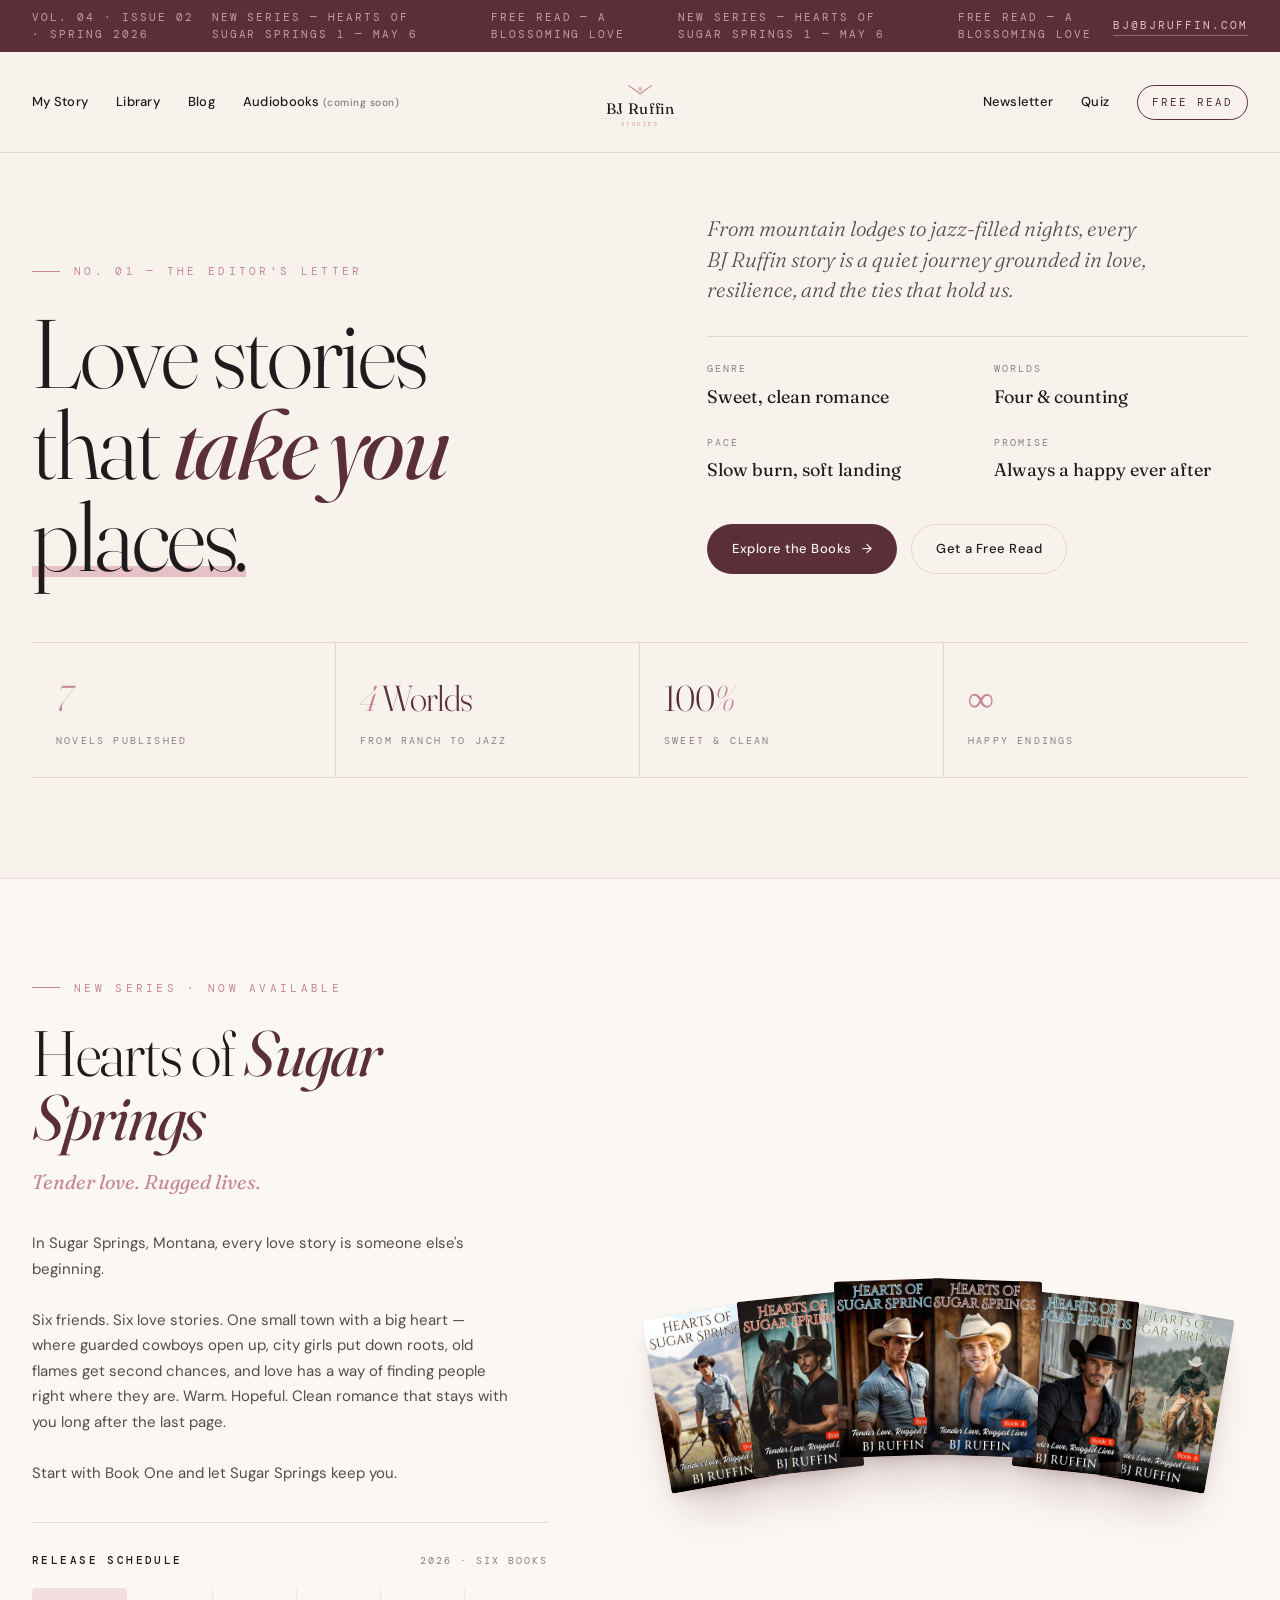
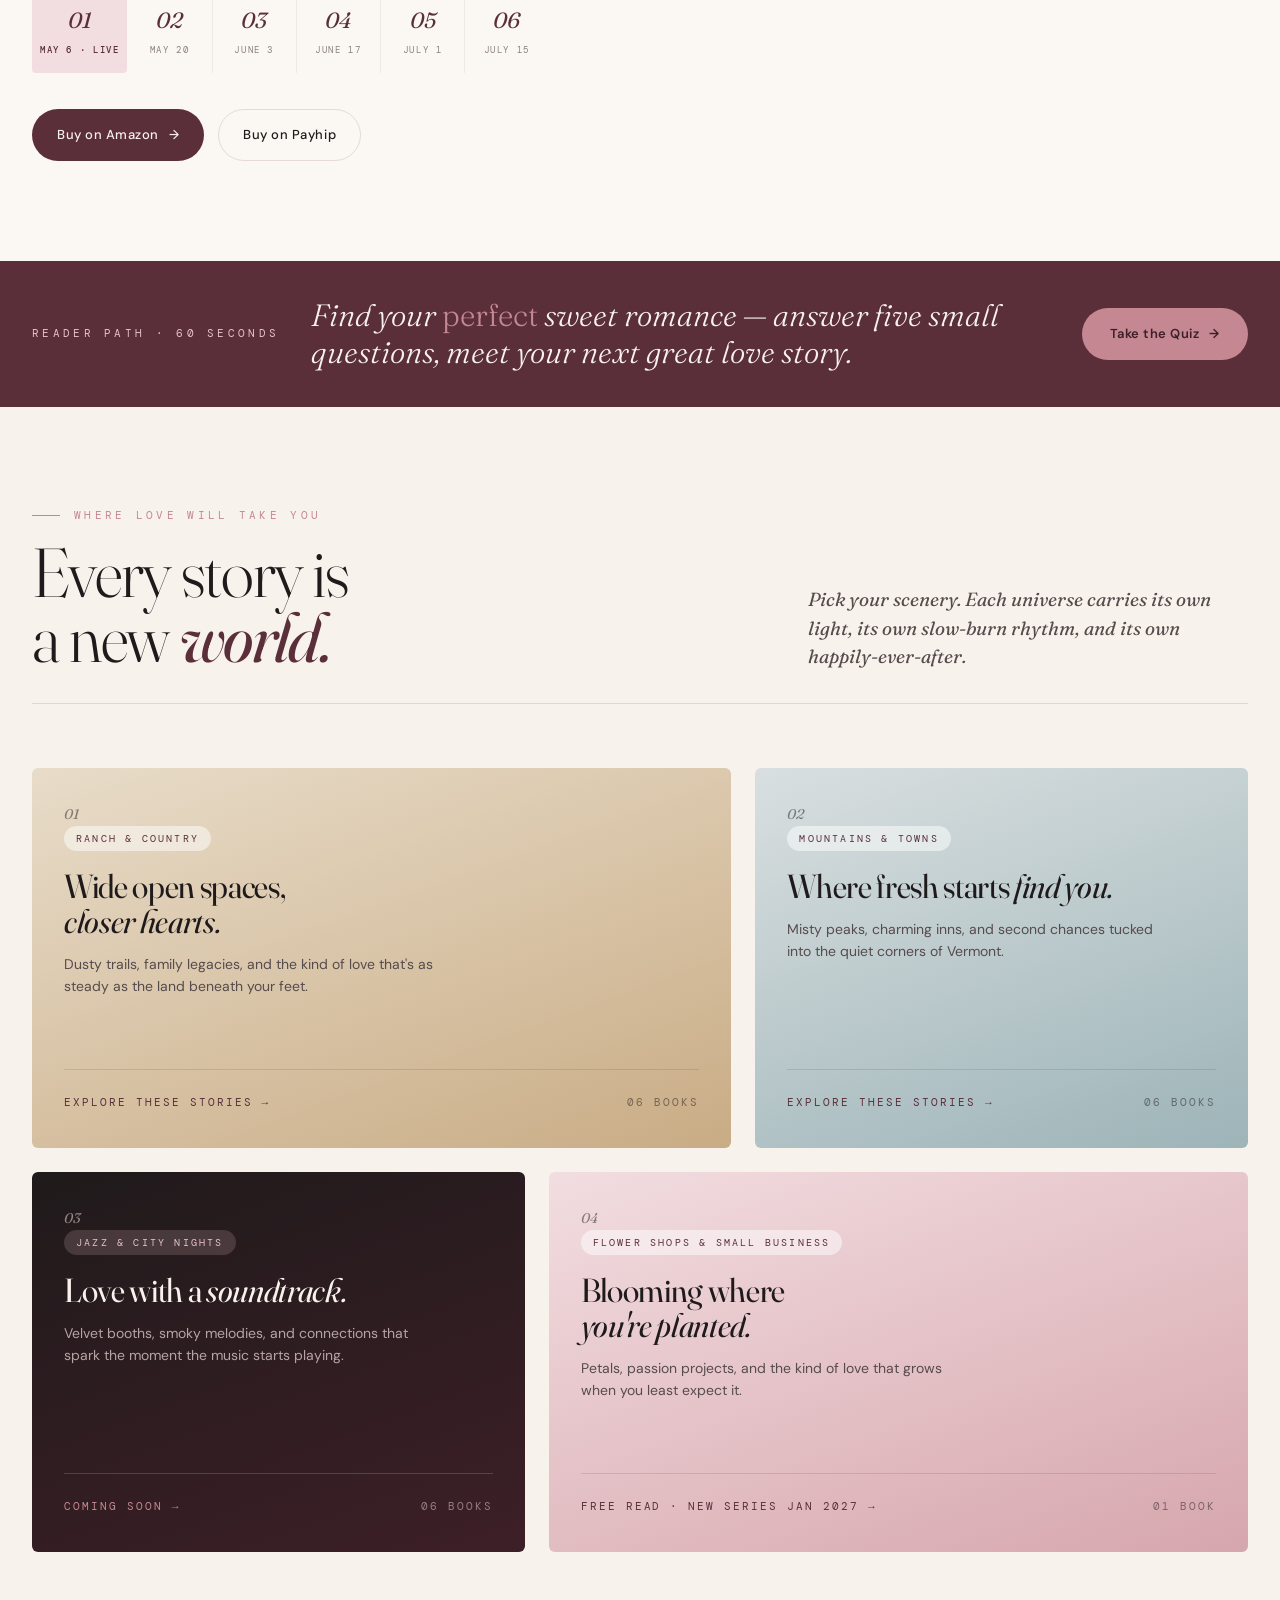
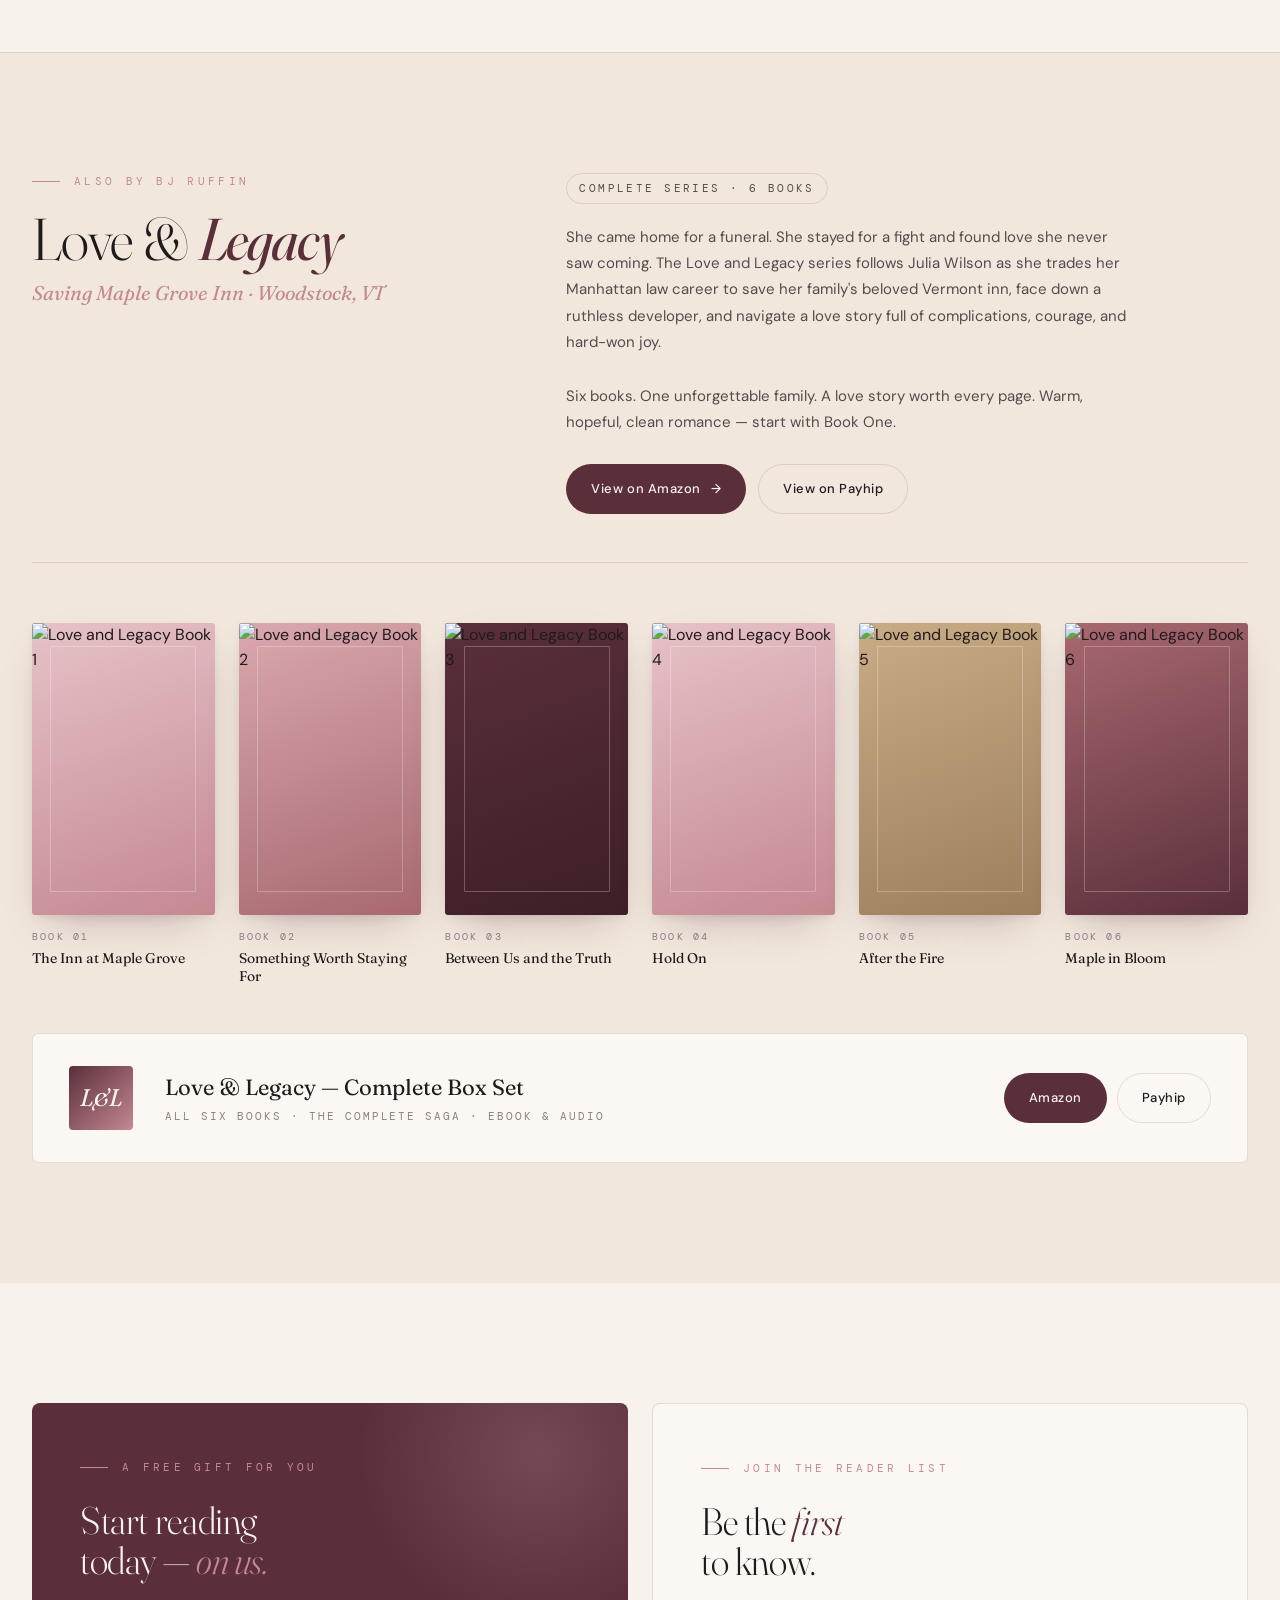
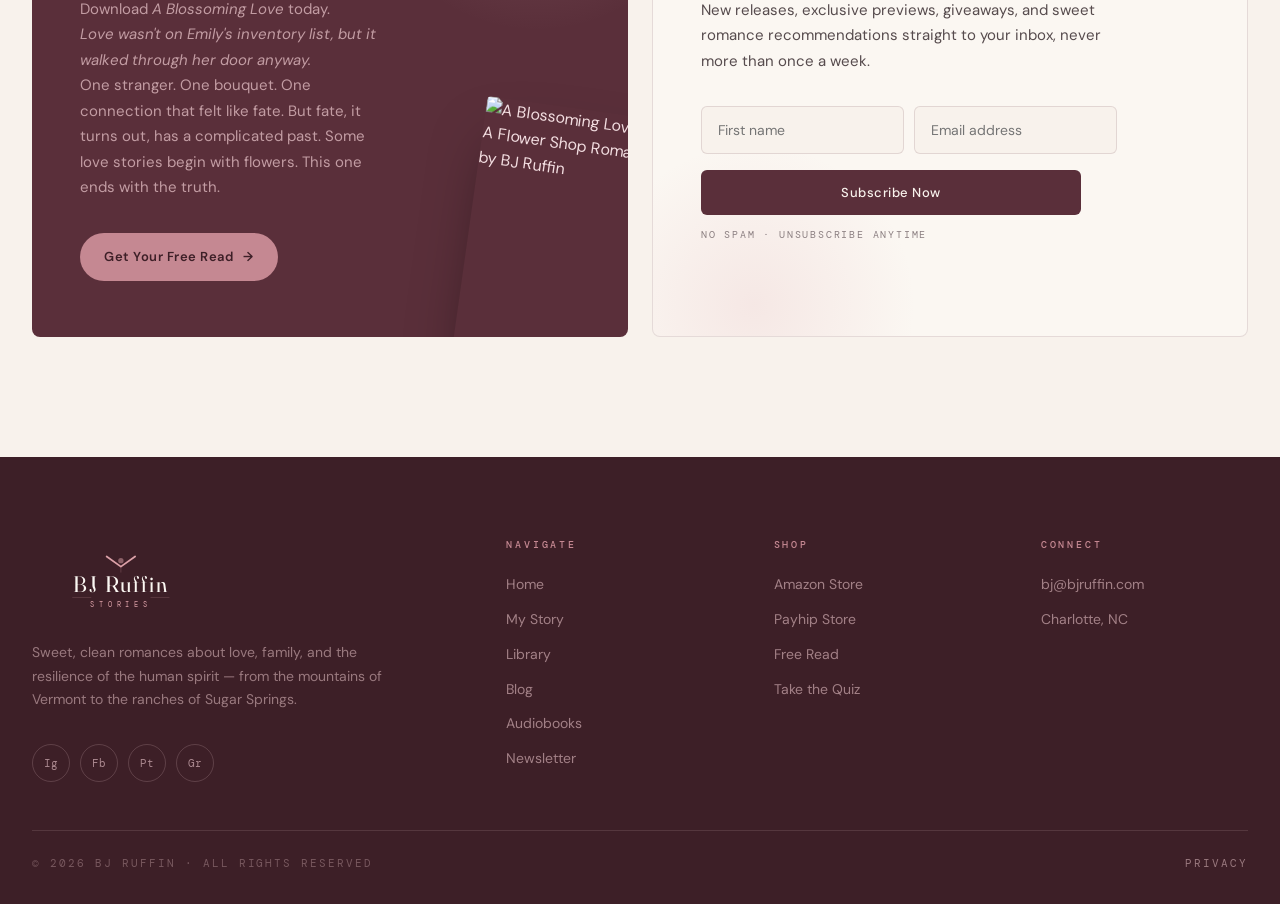
==== index.html @ 7566c589 "Initial site build — bjruffin.com Static HTML site with index, library, blog, audiobooks, my-story. " ====
<!DOCTYPE html>
<html lang="en">
<head>
<meta charset="UTF-8">
<meta name="viewport" content="width=device-width, initial-scale=1.0">
<title>BJ Ruffin — Sweet Romance That Takes You Places</title>
<meta name="description" content="Sweet, clean romance from BJ Ruffin — Hearts of Sugar Springs, Love &amp; Legacy, and more. Slow burns, soft landings, and always a happy ever after.">
<link rel="preconnect" href="https://fonts.googleapis.com">
<link rel="preconnect" href="https://fonts.gstatic.com" crossorigin>
<link href="https://fonts.googleapis.com/css2?family=Fraunces:ital,opsz,wght@0,9..144,300;0,9..144,400;0,9..144,500;0,9..144,600;1,9..144,300;1,9..144,400&family=DM+Sans:wght@300;400;500;600&family=DM+Mono:wght@400;500&display=swap" rel="stylesheet">
<style>
  :root{
    /* Editorial Rose palette — dusky rose, plum, ivory, ink */
    --paper:#F8F2EC;
    --paper-warm:#F1E7DD;
    --ivory:#FBF7F2;
    --rose:#C58892;
    --rose-soft:#E6C2C7;
    --rose-tint:#F2DDE0;
    --plum:#5A2F3A;
    --plum-deep:#3D1F27;
    --ink:#1F1A1B;
    --ink-soft:#564B4D;
    --ink-faint:#8B7F81;
    --rule:rgba(90,47,58,0.14);
    --rule-soft:rgba(90,47,58,0.07);

    --serif:'Fraunces',Georgia,serif;
    --sans:'DM Sans',-apple-system,sans-serif;
    --mono:'DM Mono',ui-monospace,monospace;
  }
  *{margin:0;padding:0;box-sizing:border-box}
  html{scroll-behavior:smooth}
  body{
    font-family:var(--sans);
    color:var(--ink);
    background:var(--paper);
    line-height:1.55;
    -webkit-font-smoothing:antialiased;
    overflow-x:hidden;
  }
  a{color:inherit;text-decoration:none}
  img{display:block;max-width:100%}

  /* ─── TOP STRIP ─────────────────────────────────────── */
  .top-strip{
    background:var(--plum);
    color:var(--rose-soft);
    font-family:var(--mono);
    font-size:11px;
    letter-spacing:0.18em;
    text-transform:uppercase;
    padding:9px 32px;
    display:flex;
    justify-content:space-between;
    align-items:center;
  }
  .top-strip span{opacity:.75}
  .top-strip a{color:var(--rose-soft);border-bottom:1px solid rgba(230,194,199,.4);padding-bottom:1px}
  .top-strip a:hover{color:#fff;border-color:#fff}
  .ticker{display:flex;gap:32px;overflow:hidden}
  .ticker-track{display:flex;gap:32px;animation:tick 38s linear infinite}
  @keyframes tick{from{transform:translateX(0)}to{transform:translateX(-50%)}}

  /* ─── NAV ────────────────────────────────────────────── */
  nav.site{
    position:sticky;top:0;z-index:50;
    background:rgba(248,242,236,.92);
    backdrop-filter:blur(14px);
    border-bottom:1px solid var(--rule);
  }
  .nav-grid{
    max-width:1440px;margin:0 auto;
    padding:18px 32px;
    display:grid;
    grid-template-columns:1fr auto 1fr;
    align-items:center;
    gap:24px;
  }
  .nav-left,.nav-right{display:flex;gap:28px;align-items:center}
  .nav-right{justify-content:flex-end}
  .nav-grid a.nav-link{
    font-family:var(--sans);
    font-size:13px;
    font-weight:500;
    color:var(--ink);
    letter-spacing:.02em;
    position:relative;
  }
  .nav-grid a.nav-link::after{
    content:'';position:absolute;left:0;right:0;bottom:-6px;
    height:1px;background:var(--plum);
    transform:scaleX(0);transform-origin:left;
    transition:transform .35s cubic-bezier(.7,0,.3,1);
  }
  .nav-grid a.nav-link:hover::after{transform:scaleX(1)}
  .brand{
    display:inline-flex;align-items:center;justify-content:center;
    line-height:0;
  }
  .brand svg{height:64px;width:auto;display:block}
  .brand .wordmark{
    font-family:var(--serif);
    font-size:32px;
    font-weight:400;
    letter-spacing:.04em;
    fill:var(--ink);
  }
  .brand .stories{
    font-family:var(--mono);
    font-size:9.5px;
    letter-spacing:.55em;
    fill:var(--rose);
    text-transform:uppercase;
  }
  .brand .chev{stroke:var(--rose);stroke-width:2.4;fill:none;stroke-linecap:round;stroke-linejoin:round}
  .brand .dot{fill:var(--rose);opacity:.5}
  .brand .rule{stroke:var(--rose);stroke-width:.8;opacity:.35}
  .nav-cta{
    font-family:var(--mono);
    font-size:11px;
    letter-spacing:.18em;
    text-transform:uppercase;
    color:var(--plum);
    border:1px solid var(--plum);
    padding:8px 14px;
    border-radius:999px;
    transition:all .3s;
  }
  .nav-cta:hover{background:var(--plum);color:var(--paper)}

  /* ─── HERO ───────────────────────────────────────────── */
  .hero{
    padding:80px 32px 100px;
    position:relative;
  }
  .hero-grid{
    max-width:1440px;margin:0 auto;
    display:grid;
    grid-template-columns:1.1fr 1fr;
    gap:80px;
    align-items:end;
  }
  .hero-issue{
    font-family:var(--mono);
    font-size:11px;
    letter-spacing:.3em;
    text-transform:uppercase;
    color:var(--rose);
    margin-bottom:28px;
    display:flex;
    gap:14px;
    align-items:center;
  }
  .hero-issue::before{
    content:'';width:28px;height:1px;background:var(--rose);
  }
  h1.hero-title{
    font-family:var(--serif);
    font-size:clamp(56px,7.6vw,116px);
    font-weight:300;
    line-height:.94;
    letter-spacing:-.025em;
    color:var(--ink);
    font-variation-settings:"opsz" 144;
  }
  h1.hero-title em{
    font-style:italic;
    color:var(--plum);
    font-weight:400;
  }
  h1.hero-title .underline-word{
    position:relative;display:inline-block;
  }
  h1.hero-title .underline-word::after{
    content:'';position:absolute;left:0;right:0;bottom:.05em;
    height:.12em;background:var(--rose-soft);
    z-index:-1;
  }
  .hero-meta{
    display:flex;flex-direction:column;gap:32px;
    padding-bottom:8px;
  }
  .hero-meta p.lede{
    font-family:var(--serif);
    font-size:21px;
    font-weight:300;
    line-height:1.45;
    color:var(--ink-soft);
    font-style:italic;
    max-width:440px;
  }
  .hero-meta-grid{
    display:grid;
    grid-template-columns:1fr 1fr;
    gap:24px 32px;
    padding-top:24px;
    border-top:1px solid var(--rule);
  }
  .meta-row dt{
    font-family:var(--mono);
    font-size:10px;
    letter-spacing:.2em;
    text-transform:uppercase;
    color:var(--ink-faint);
    margin-bottom:6px;
  }
  .meta-row dd{
    font-family:var(--serif);
    font-size:18px;
    color:var(--ink);
    font-weight:400;
  }
  .hero-actions{
    display:flex;gap:14px;flex-wrap:wrap;
    margin-top:8px;
  }
  .btn{
    display:inline-flex;align-items:center;gap:10px;
    padding:14px 24px;
    font-family:var(--sans);
    font-size:13px;
    font-weight:500;
    letter-spacing:.04em;
    border-radius:999px;
    transition:all .3s cubic-bezier(.7,0,.3,1);
    cursor:pointer;
    border:1px solid transparent;
  }
  .btn-primary{background:var(--plum);color:var(--paper)}
  .btn-primary:hover{background:var(--plum-deep);transform:translateY(-1px)}
  .btn-ghost{background:transparent;color:var(--ink);border-color:var(--rule)}
  .btn-ghost:hover{border-color:var(--plum);background:var(--ivory)}
  .btn .arrow{transition:transform .3s}
  .btn:hover .arrow{transform:translateX(3px)}

  /* Hero side art */
  .hero-art{
    position:relative;
    aspect-ratio:4/5;
    border-radius:4px;
    overflow:hidden;
    background:linear-gradient(180deg,var(--rose-tint),var(--paper-warm));
    display:flex;align-items:center;justify-content:center;
    box-shadow:0 30px 80px -30px rgba(90,47,58,.25);
  }
  .hero-art-stripes{
    position:absolute;inset:0;
    background-image:repeating-linear-gradient(135deg,transparent 0,transparent 18px,rgba(90,47,58,.04) 18px,rgba(90,47,58,.04) 19px);
  }
  .hero-art-label{
    position:relative;z-index:2;
    font-family:var(--mono);
    font-size:11px;
    letter-spacing:.25em;
    color:var(--plum);
    text-transform:uppercase;
    text-align:center;
    padding:12px 18px;
    background:var(--ivory);
    border:1px solid var(--rule);
  }
  .hero-art-label small{
    display:block;
    color:var(--ink-faint);
    margin-top:4px;
    letter-spacing:.18em;
    font-size:9px;
  }
  .hero-art-tag{
    position:absolute;
    top:24px;left:24px;
    background:var(--plum);
    color:var(--rose-tint);
    font-family:var(--mono);
    font-size:10px;
    letter-spacing:.25em;
    text-transform:uppercase;
    padding:8px 14px;
    border-radius:999px;
    z-index:2;
  }
  .hero-art-caption{
    position:absolute;bottom:24px;left:24px;right:24px;
    z-index:2;
    font-family:var(--serif);
    font-style:italic;
    font-size:14px;
    color:var(--plum);
    line-height:1.4;
  }

  /* Hero numerals */
  .hero-numbers{
    max-width:1440px;margin:60px auto 0;
    display:grid;
    grid-template-columns:repeat(4,1fr);
    border-top:1px solid var(--rule);
    border-bottom:1px solid var(--rule);
  }
  .hero-numbers > div{
    padding:28px 24px;
    border-right:1px solid var(--rule);
    display:flex;flex-direction:column;gap:6px;
  }
  .hero-numbers > div:last-child{border-right:none}
  .num-val{
    font-family:var(--serif);
    font-size:36px;
    font-weight:300;
    color:var(--plum);
    font-variation-settings:"opsz" 144;
    letter-spacing:-.02em;
  }
  .num-val em{font-style:italic;color:var(--rose)}
  .num-label{
    font-family:var(--mono);
    font-size:10px;
    letter-spacing:.22em;
    text-transform:uppercase;
    color:var(--ink-faint);
  }

  /* ─── FEATURE ARTICLE — NEW SERIES ──────────────────── */
  .feature{
    background:var(--ivory);
    padding:120px 32px;
    position:relative;
    border-top:1px solid var(--rule);
  }
  .feature-inner{
    max-width:1440px;margin:0 auto;
    display:grid;
    grid-template-columns:1fr 1.2fr;
    gap:80px;
    align-items:center;
  }
  .feature-info .section-tag{
    font-family:var(--mono);
    font-size:11px;
    letter-spacing:.3em;
    text-transform:uppercase;
    color:var(--rose);
    margin-bottom:24px;
    display:flex;align-items:center;gap:14px;
  }
  .feature-info .section-tag::before{
    content:'';width:28px;height:1px;background:var(--rose);
  }
  .feature h2{
    font-family:var(--serif);
    font-size:clamp(40px,5vw,68px);
    font-weight:300;
    line-height:1;
    letter-spacing:-.02em;
    color:var(--ink);
    margin-bottom:16px;
    font-variation-settings:"opsz" 144;
  }
  .feature h2 em{
    font-style:italic;color:var(--plum);font-weight:400;
  }
  .feature .tagline{
    font-family:var(--serif);
    font-style:italic;
    font-size:20px;
    color:var(--rose);
    margin-bottom:32px;
  }
  .feature .desc{
    font-size:15px;
    line-height:1.7;
    color:var(--ink-soft);
    max-width:480px;
    margin-bottom:36px;
  }
  .release-schedule{
    border-top:1px solid var(--rule);
    padding-top:28px;
    margin-bottom:36px;
  }
  .schedule-head{
    display:flex;justify-content:space-between;align-items:baseline;
    margin-bottom:18px;
  }
  .schedule-head h4{
    font-family:var(--mono);
    font-size:11px;letter-spacing:.22em;text-transform:uppercase;
    color:var(--ink);font-weight:500;
  }
  .schedule-head span{
    font-family:var(--mono);font-size:10px;letter-spacing:.2em;
    color:var(--ink-faint);text-transform:uppercase;
  }
  .schedule-list{
    display:grid;
    grid-template-columns:repeat(6,1fr);
    gap:0;
  }
  .schedule-item{
    padding:14px 8px;
    border-left:1px solid var(--rule-soft);
    text-align:center;
  }
  .schedule-item:first-child{border-left:none}
  .schedule-item .si-num{
    font-family:var(--serif);
    font-style:italic;
    font-size:22px;
    color:var(--plum);
    font-weight:400;
    margin-bottom:4px;
  }
  .schedule-item .si-when{
    font-family:var(--mono);
    font-size:9px;
    letter-spacing:.18em;
    text-transform:uppercase;
    color:var(--ink-faint);
    white-space:nowrap;
  }
  .schedule-item.live{
    background:var(--rose-tint);
    border-radius:4px;
    border-left:none;
  }
  .schedule-item.live .si-when{color:var(--plum);font-weight:500}
  .schedule-item.live + .schedule-item{border-left:none}

  /* Book stack */
  .book-stack{
    position:relative;
    aspect-ratio:5/4;
    display:flex;
    align-items:flex-end;
    justify-content:center;
    padding:20px;
  }
  .book-stack .book{
    position:relative;
    width:19%;
    aspect-ratio:5/8;
    border-radius:3px;
    overflow:hidden;
    background:var(--rose-soft);
    box-shadow:
      0 1px 0 rgba(255,255,255,.4) inset,
      0 30px 50px -20px rgba(90,47,58,.35),
      0 8px 16px -6px rgba(90,47,58,.18);
    display:flex;
    align-items:center;justify-content:center;
    transition:transform .5s cubic-bezier(.7,0,.3,1),box-shadow .5s;
    cursor:pointer;
    margin-left:-3%;
  }
  .book-stack .book:first-child{margin-left:0}
  .book-stack .book:nth-child(1){transform:rotate(-10deg) translateY(28px);background:linear-gradient(160deg,#E6C2C7,#C58892);z-index:1}
  .book-stack .book:nth-child(2){transform:rotate(-6deg)  translateY(14px);background:linear-gradient(160deg,#D9A8AE,#A86870);z-index:2}
  .book-stack .book:nth-child(3){transform:rotate(-2deg)  translateY(-2px);background:linear-gradient(160deg,#5A2F3A,#3D1F27);z-index:5}
  .book-stack .book:nth-child(4){transform:rotate(2deg)   translateY(-2px);background:linear-gradient(160deg,#5A2F3A,#3D1F27);z-index:5}
  .book-stack .book:nth-child(5){transform:rotate(6deg)   translateY(14px);background:linear-gradient(160deg,#D9A8AE,#A86870);z-index:2}
  .book-stack .book:nth-child(6){transform:rotate(10deg)  translateY(28px);background:linear-gradient(160deg,#E6C2C7,#C58892);z-index:1}
  .book-stack .book:hover{
    transform:rotate(0deg) translateY(-30px) scale(1.08);
    z-index:10;
  }
  .book-stack .book .spine-detail{
    position:absolute;inset:8% 12%;
    border:1px solid rgba(255,255,255,.25);
    border-radius:1px;
    display:flex;align-items:center;justify-content:center;
  }
  .book-stack .book .spine-title{
    font-family:var(--serif);
    font-style:italic;
    font-size:11px;
    color:rgba(255,255,255,.85);
    text-align:center;
    padding:8px;
    line-height:1.3;
  }
  .book-stack .book:nth-child(3) .spine-title,
  .book-stack .book:nth-child(4) .spine-title{color:#F2DDE0}

  /* ─── QUIZ STRIP ─────────────────────────────────────── */
  .quiz-band{
    background:var(--plum);
    color:var(--rose-tint);
    padding:36px 32px;
    overflow:hidden;
    position:relative;
  }
  .quiz-band-inner{
    max-width:1440px;margin:0 auto;
    display:grid;
    grid-template-columns:auto 1fr auto;
    gap:32px;
    align-items:center;
  }
  .quiz-eyebrow{
    font-family:var(--mono);font-size:11px;letter-spacing:.3em;text-transform:uppercase;
    color:var(--rose-soft);
  }
  .quiz-band h3{
    font-family:var(--serif);
    font-size:clamp(22px,2.4vw,32px);
    font-style:italic;
    font-weight:300;
    color:var(--paper);
    line-height:1.2;
  }
  .quiz-band h3 em{color:var(--rose);font-style:normal}
  .btn-quiz{
    background:var(--rose);
    color:var(--plum-deep);
    border-radius:999px;
    padding:16px 28px;
    font-family:var(--sans);
    font-weight:600;
    font-size:13px;
    letter-spacing:.04em;
    display:inline-flex;align-items:center;gap:10px;
    transition:all .3s;
    white-space:nowrap;
  }
  .btn-quiz:hover{background:var(--rose-soft);transform:translateY(-1px)}

  /* ─── WORLDS ────────────────────────────────────────── */
  .worlds{
    padding:120px 32px;
    background:var(--paper);
  }
  .worlds-inner{max-width:1440px;margin:0 auto}
  .worlds-head{
    display:grid;
    grid-template-columns:1fr 1fr;
    gap:40px;
    align-items:end;
    margin-bottom:64px;
    padding-bottom:32px;
    border-bottom:1px solid var(--rule);
  }
  .worlds-head .section-tag{
    font-family:var(--mono);font-size:11px;letter-spacing:.3em;text-transform:uppercase;
    color:var(--rose);margin-bottom:16px;
    display:flex;align-items:center;gap:14px;
  }
  .worlds-head .section-tag::before{content:'';width:28px;height:1px;background:var(--rose)}
  .worlds-head h2{
    font-family:var(--serif);
    font-size:clamp(48px,5.4vw,84px);
    font-weight:300;
    line-height:.95;
    letter-spacing:-.02em;
    color:var(--ink);
    font-variation-settings:"opsz" 144;
  }
  .worlds-head h2 em{font-style:italic;color:var(--plum);font-weight:400}
  .worlds-head p{
    font-family:var(--serif);
    font-style:italic;
    font-size:19px;
    color:var(--ink-soft);
    line-height:1.5;
    max-width:440px;
    justify-self:end;
  }
  .worlds-grid{
    display:grid;
    grid-template-columns:repeat(12,1fr);
    gap:24px;
  }
  .world{
    border-radius:6px;
    overflow:hidden;
    position:relative;
    padding:36px 32px;
    min-height:380px;
    display:flex;flex-direction:column;justify-content:space-between;
    cursor:pointer;
    transition:transform .5s cubic-bezier(.7,0,.3,1);
  }
  .world:hover{transform:translateY(-6px)}
  .world.w1{grid-column:span 7;background:linear-gradient(160deg,#E8DCC9 0%,#C9AC85 100%)}
  .world.w2{grid-column:span 5;background:linear-gradient(160deg,#D9DFE0 0%,#9DB4B8 100%)}
  .world.w3{grid-column:span 5;background:linear-gradient(160deg,#1F1A1B 0%,#3D1F27 100%);color:var(--paper)}
  .world.w4{grid-column:span 7;background:linear-gradient(160deg,#F2DDE0 0%,#D6A6AD 100%)}
  .world-num{
    font-family:var(--serif);
    font-size:14px;
    font-style:italic;
    color:rgba(31,26,27,.5);
  }
  .world.w3 .world-num{color:rgba(242,221,224,.55)}
  .world-tag{
    display:inline-block;
    font-family:var(--mono);
    font-size:10px;
    letter-spacing:.22em;
    text-transform:uppercase;
    padding:5px 12px;
    border-radius:999px;
    background:rgba(255,255,255,.5);
    color:var(--plum);
    align-self:flex-start;
  }
  .world.w3 .world-tag{background:rgba(230,194,199,.18);color:var(--rose-soft)}
  .world h3{
    font-family:var(--serif);
    font-size:clamp(24px,2.6vw,36px);
    font-weight:400;
    line-height:1.05;
    letter-spacing:-.01em;
    margin:18px 0 14px;
    max-width:90%;
    font-variation-settings:"opsz" 144;
  }
  .world h3 em{font-style:italic}
  .world p{
    font-size:14px;
    line-height:1.6;
    color:var(--ink-soft);
    max-width:380px;
    margin-bottom:auto;
  }
  .world.w3 p{color:rgba(242,221,224,.7)}
  .world-foot{
    display:flex;justify-content:space-between;align-items:center;
    padding-top:24px;
    margin-top:24px;
    border-top:1px solid rgba(31,26,27,.12);
    font-family:var(--mono);
    font-size:11px;
    letter-spacing:.18em;
    text-transform:uppercase;
  }
  .world.w3 .world-foot{border-color:rgba(242,221,224,.18)}
  .world-foot a{
    color:var(--plum);
    border-bottom:1px solid transparent;
    transition:border-color .3s;
  }
  .world.w3 .world-foot a{color:var(--rose)}
  .world:hover .world-foot a{border-color:currentColor}
  .world-foot .count{color:rgba(31,26,27,.5)}
  .world.w3 .world-foot .count{color:rgba(242,221,224,.5)}

  /* ─── ALSO BY — Love & Legacy ─────────────────────────── */
  .also{
    padding:120px 32px;
    background:var(--paper-warm);
    border-top:1px solid var(--rule);
  }
  .also-inner{max-width:1440px;margin:0 auto}
  .also-head{
    display:grid;
    grid-template-columns:.8fr 1.2fr;
    gap:80px;
    align-items:start;
    padding-bottom:48px;
    border-bottom:1px solid var(--rule);
    margin-bottom:60px;
  }
  .also-head .label{
    font-family:var(--mono);font-size:11px;letter-spacing:.3em;text-transform:uppercase;
    color:var(--rose);margin-bottom:20px;
    display:flex;align-items:center;gap:14px;
  }
  .also-head .label::before{content:'';width:28px;height:1px;background:var(--rose)}
  .also-head h2{
    font-family:var(--serif);
    font-size:clamp(40px,4.6vw,64px);
    font-weight:300;
    line-height:1;
    letter-spacing:-.02em;
    color:var(--ink);
    font-variation-settings:"opsz" 144;
    margin-bottom:8px;
  }
  .also-head h2 em{font-style:italic;color:var(--plum);font-weight:400}
  .also-head .place{
    font-family:var(--serif);
    font-style:italic;
    font-size:20px;
    color:var(--rose);
  }
  .also-head .meta-pill{
    font-family:var(--mono);
    font-size:11px;
    letter-spacing:.22em;
    text-transform:uppercase;
    color:var(--ink-soft);
    border:1px solid var(--rule);
    padding:6px 12px;
    border-radius:999px;
    display:inline-block;
    margin-bottom:20px;
  }
  .also-head p{
    font-size:15px;
    line-height:1.75;
    color:var(--ink-soft);
    max-width:560px;
    margin-bottom:28px;
  }
  .also-head .row-actions{display:flex;gap:12px;flex-wrap:wrap}

  .also-books{
    display:grid;
    grid-template-columns:repeat(6,1fr);
    gap:24px;
    margin-bottom:48px;
  }
  .ab{
    text-decoration:none;
    color:inherit;
    transition:transform .35s;
  }
  .ab:hover{transform:translateY(-6px)}
  .ab-cover{
    aspect-ratio:5/8;
    border-radius:3px;
    overflow:hidden;
    background:linear-gradient(160deg,var(--rose-soft),var(--rose));
    box-shadow:0 18px 40px -18px rgba(90,47,58,.35),0 4px 10px -4px rgba(90,47,58,.15);
    margin-bottom:14px;
    display:flex;align-items:center;justify-content:center;
    position:relative;
  }
  .ab-cover::before{
    content:'';position:absolute;inset:8% 10%;
    border:1px solid rgba(255,255,255,.25);
    border-radius:1px;
  }
  .ab-cover .cnum{
    font-family:var(--serif);
    font-style:italic;
    font-size:30px;
    color:rgba(255,255,255,.85);
  }
  .ab-meta{
    font-family:var(--mono);
    font-size:10px;
    letter-spacing:.22em;
    text-transform:uppercase;
    color:var(--ink-faint);
    margin-bottom:4px;
  }
  .ab-title{
    font-family:var(--serif);
    font-size:14px;
    color:var(--ink);
    line-height:1.3;
  }

  /* alternating cover hues for variety */
  .ab:nth-child(2) .ab-cover{background:linear-gradient(160deg,#D9A8AE,#A86870)}
  .ab:nth-child(3) .ab-cover{background:linear-gradient(160deg,#5A2F3A,#3D1F27)}
  .ab:nth-child(4) .ab-cover{background:linear-gradient(160deg,#E6C2C7,#C58892)}
  .ab:nth-child(5) .ab-cover{background:linear-gradient(160deg,#C9AC85,#9C7E5C)}
  .ab:nth-child(6) .ab-cover{background:linear-gradient(160deg,#A86870,#5A2F3A)}

  .boxset{
    background:var(--ivory);
    border:1px solid var(--rule);
    border-radius:6px;
    padding:32px 36px;
    display:grid;
    grid-template-columns:auto 1fr auto;
    gap:32px;
    align-items:center;
  }
  .boxset-art{
    width:64px;height:64px;
    border-radius:4px;
    background:linear-gradient(135deg,var(--plum),var(--rose));
    display:flex;align-items:center;justify-content:center;
    font-family:var(--serif);font-style:italic;color:var(--paper);
    font-size:24px;
  }
  .boxset h4{
    font-family:var(--serif);
    font-size:22px;
    font-weight:400;
    color:var(--ink);
    margin-bottom:4px;
  }
  .boxset p{
    font-family:var(--mono);
    font-size:11px;
    letter-spacing:.18em;
    text-transform:uppercase;
    color:var(--ink-faint);
  }
  .boxset-actions{display:flex;gap:10px}

  /* ─── CAPTURE CARDS ──────────────────────────────────── */
  .capture{
    padding:120px 32px;
    background:var(--paper);
  }
  .capture-inner{
    max-width:1440px;margin:0 auto;
    display:grid;
    grid-template-columns:1fr 1fr;
    gap:24px;
  }
  .cap{
    border-radius:8px;
    padding:56px 48px;
    position:relative;
    overflow:hidden;
    min-height:420px;
    display:flex;flex-direction:column;
  }
  .cap-free{
    background:var(--plum);
    color:var(--rose-tint);
  }
  .cap-free::after{
    content:'';position:absolute;
    top:-30%;right:-20%;
    width:420px;height:420px;
    border-radius:50%;
    background:radial-gradient(circle,rgba(230,194,199,.18),transparent 60%);
  }
  .cap-news{
    background:var(--ivory);
    border:1px solid var(--rule);
    color:var(--ink);
  }
  .cap-news::after{
    content:'';position:absolute;
    bottom:-30%;left:-15%;
    width:380px;height:380px;
    border-radius:50%;
    background:radial-gradient(circle,rgba(220,161,168,.18),transparent 60%);
  }
  .cap-eyebrow{
    font-family:var(--mono);
    font-size:11px;
    letter-spacing:.3em;
    text-transform:uppercase;
    margin-bottom:24px;
    display:flex;align-items:center;gap:14px;
    position:relative;z-index:2;
  }
  .cap-eyebrow::before{content:'';width:28px;height:1px;background:currentColor}
  .cap-free .cap-eyebrow{color:var(--rose)}
  .cap-news .cap-eyebrow{color:var(--rose)}
  .cap h3{
    font-family:var(--serif);
    font-size:clamp(28px,3vw,42px);
    font-weight:300;
    line-height:1.05;
    letter-spacing:-.01em;
    margin-bottom:16px;
    position:relative;z-index:2;
    font-variation-settings:"opsz" 144;
  }
  .cap-free h3{color:var(--paper)}
  .cap h3 em{font-style:italic}
  .cap-free h3 em{color:var(--rose)}
  .cap-news h3 em{color:var(--plum)}
  .cap p{
    font-size:15px;
    line-height:1.7;
    margin-bottom:32px;
    max-width:440px;
    position:relative;z-index:2;
  }
  .cap-free p{color:rgba(230,194,199,.75)}
  .cap-news p{color:var(--ink-soft)}
  .cap-cover-mockup{
    position:absolute;
    bottom:-40px;right:-20px;
    width:180px;
    aspect-ratio:2/3;
    border-radius:4px;
    background:linear-gradient(160deg,var(--rose),var(--rose-soft));
    box-shadow:0 30px 60px -20px rgba(0,0,0,.5);
    transform:rotate(8deg);
    z-index:1;
    display:flex;align-items:center;justify-content:center;
    padding:18px;
  }
  .cap-cover-mockup span{
    font-family:var(--serif);
    font-style:italic;
    font-size:18px;
    color:var(--plum-deep);
    text-align:center;
    line-height:1.2;
    border:1px solid rgba(61,31,39,.3);
    padding:14px 10px;
    width:100%;
  }
  .cap-actions{margin-top:auto;display:flex;gap:12px;flex-wrap:wrap;position:relative;z-index:2}
  .btn-rose{
    background:var(--rose);color:var(--plum-deep);font-weight:600;
    padding:14px 24px;border-radius:999px;
    font-family:var(--sans);font-size:13px;letter-spacing:.04em;
    display:inline-flex;align-items:center;gap:10px;
    transition:all .3s;
  }
  .btn-rose:hover{background:var(--rose-soft);transform:translateY(-1px)}

  .nl-form{
    display:flex;flex-direction:column;gap:10px;
    position:relative;z-index:2;
    max-width:380px;
  }
  .nl-form .row{display:grid;grid-template-columns:1fr 1fr;gap:10px}
  .nl-form input{
    padding:14px 16px;
    background:var(--paper);
    border:1px solid var(--rule);
    border-radius:6px;
    font-family:var(--sans);
    font-size:14px;
    color:var(--ink);
    outline:none;
    transition:all .25s;
  }
  .nl-form input:focus{border-color:var(--plum);background:#fff}
  .nl-form button{
    margin-top:6px;
    background:var(--plum);color:var(--paper);
    border:none;
    padding:14px 18px;
    font-family:var(--sans);font-size:13px;font-weight:500;letter-spacing:.04em;
    border-radius:6px;cursor:pointer;
    transition:background .3s;
  }
  .nl-form button:hover{background:var(--plum-deep)}
  .nl-fine{
    font-family:var(--mono);
    font-size:10px;letter-spacing:.18em;text-transform:uppercase;
    color:var(--ink-faint);margin-top:12px;
    position:relative;z-index:2;
  }

  /* ─── FOOTER ─────────────────────────────────────────── */
  footer{
    background:var(--plum-deep);
    color:var(--rose-tint);
    padding:80px 32px 32px;
  }
  .foot-inner{
    max-width:1440px;margin:0 auto;
    display:grid;
    grid-template-columns:2fr 1fr 1fr 1fr;
    gap:60px;
    padding-bottom:48px;
    border-bottom:1px solid rgba(230,194,199,.14);
  }
  .foot-brand{
    font-family:var(--serif);
    font-size:36px;
    font-weight:300;
    color:var(--paper);
    margin-bottom:8px;
    font-variation-settings:"opsz" 144;
  }
  .foot-brand small{
    display:block;
    font-family:var(--mono);font-size:10px;letter-spacing:.4em;
    color:var(--rose);margin-top:8px;text-transform:uppercase;
  }
  .foot-desc{
    font-size:14px;line-height:1.7;
    color:rgba(230,194,199,.55);
    max-width:380px;
    margin:24px 0 32px;
  }
  .foot-social{display:flex;gap:10px}
  .foot-social a{
    width:38px;height:38px;border-radius:50%;
    border:1px solid rgba(230,194,199,.2);
    display:flex;align-items:center;justify-content:center;
    font-family:var(--mono);font-size:11px;
    color:rgba(230,194,199,.65);
    transition:all .3s;
  }
  .foot-social a:hover{background:var(--rose);color:var(--plum-deep);border-color:var(--rose)}
  .foot-col h5{
    font-family:var(--mono);
    font-size:10px;letter-spacing:.28em;text-transform:uppercase;
    color:var(--rose);margin-bottom:20px;font-weight:500;
  }
  .foot-col ul{list-style:none;display:flex;flex-direction:column;gap:10px}
  .foot-col a{
    color:rgba(230,194,199,.6);font-size:14px;
    transition:color .3s;
  }
  .foot-col a:hover{color:var(--paper)}
  .foot-bottom{
    max-width:1440px;margin:0 auto;
    padding-top:24px;
    display:flex;justify-content:space-between;
    font-family:var(--mono);font-size:11px;letter-spacing:.18em;text-transform:uppercase;
    color:rgba(230,194,199,.35);
    flex-wrap:wrap;gap:16px;
  }
  .foot-bottom a{color:rgba(230,194,199,.55)}
  .foot-bottom a:hover{color:var(--rose)}

  /* ─── REVEAL ON SCROLL ───────────────────────────────── */
  .reveal{opacity:0;transform:translateY(28px);transition:opacity .9s ease,transform .9s ease}
  .reveal.on{opacity:1;transform:translateY(0)}

  /* ─── RESPONSIVE ─────────────────────────────────────── */
  @media(max-width:1080px){
    .hero-grid{grid-template-columns:1fr;gap:48px}
    .hero-art{aspect-ratio:5/4}
    .feature-inner{grid-template-columns:1fr;gap:48px}
    .worlds-head{grid-template-columns:1fr;gap:24px}
    .worlds-head p{justify-self:start}
    .also-head{grid-template-columns:1fr;gap:32px}
    .also-books{grid-template-columns:repeat(3,1fr)}
    .capture-inner{grid-template-columns:1fr}
    .foot-inner{grid-template-columns:1fr 1fr;gap:40px}
    .nav-grid{grid-template-columns:auto 1fr auto}
    .nav-left,.nav-right .nav-link{display:none}
    .nav-right{justify-content:flex-end}
    .brand{text-align:left}
    .brand svg{height:50px}
    .schedule-list{grid-template-columns:repeat(3,1fr)}
    .worlds-grid > .world{grid-column:span 12 !important}
  }
  @media(max-width:640px){
    .top-strip{padding:8px 16px;font-size:10px}
    .nav-grid{padding:14px 16px}
    .brand{font-size:22px}
    .hero{padding:48px 16px 64px}
    .hero-meta-grid{grid-template-columns:1fr}
    .hero-numbers{grid-template-columns:repeat(2,1fr)}
    .hero-numbers > div:nth-child(2){border-right:none}
    .hero-numbers > div:nth-child(1),.hero-numbers > div:nth-child(2){border-bottom:1px solid var(--rule)}
    .feature,.worlds,.also,.capture{padding:80px 16px}
    .quiz-band-inner{grid-template-columns:1fr;text-align:center}
    .also-books{grid-template-columns:repeat(2,1fr)}
    .boxset{grid-template-columns:1fr;text-align:center}
    .boxset-art{justify-self:center}
    .boxset-actions{justify-content:center}
    .cap{padding:40px 28px}
    .cap-cover-mockup{display:none}
    .foot-inner{grid-template-columns:1fr;padding:0 0 32px}
  }
</style>
<!-- MailerLite Universal -->
<script>
    (function(w,d,e,u,f,l,n){w[f]=w[f]||function(){(w[f].q=w[f].q||[])
    .push(arguments);},l=d.createElement(e),l.async=1,l.src=u,
    n=d.getElementsByTagName(e)[0],n.parentNode.insertBefore(l,n);})
    (window,document,'script','https://assets.mailerlite.com/js/universal.js','ml');
    ml('account', '353292');
</script>
<!-- End MailerLite Universal -->
</head>
<body>

<!-- TOP STRIP -->
<div class="top-strip">
  <span>VOL. 04 · ISSUE 02 · SPRING 2026</span>
  <div class="ticker"><div class="ticker-track">
    <span>NEW SERIES — HEARTS OF SUGAR SPRINGS 1 — MAY 6</span>
    <span>FREE READ — A BLOSSOMING LOVE</span>
    <span>NEW SERIES — HEARTS OF SUGAR SPRINGS 1 — MAY 6</span>
    <span>FREE READ — A BLOSSOMING LOVE</span>
  </div></div>
  <a href="mailto:bj@bjruffin.com">bj@bjruffin.com</a>
</div>

<!-- NAV -->
<nav class="site">
  <div class="nav-grid">
    <div class="nav-left">
      <a href="/my-story" class="nav-link">My Story</a>
      <a href="/library" class="nav-link">Library</a>
      <a href="/blog" class="nav-link">Blog</a>
      <a href="/audiobooks" class="nav-link">Audiobooks <span style="opacity:.55;font-size:.78em;letter-spacing:.05em">(coming soon)</span></a>
    </div>
    <a href="/" class="brand" aria-label="BJ Ruffin Stories">
      <svg viewBox="0 0 300 135" xmlns="http://www.w3.org/2000/svg">
        <path class="chev" d="M126 33 L150 50 L174 33"/>
        <circle class="dot" cx="150" cy="40" r="4.5"/>
        <line class="rule" x1="150" y1="50" x2="150" y2="60" stroke-width="1.2" opacity=".25"/>
        <text class="wordmark" x="150" y="93" text-anchor="middle">BJ Ruffin</text>
        <line class="rule" x1="68" y1="102" x2="100" y2="102"/>
        <line class="rule" x1="200" y1="102" x2="232" y2="102"/>
        <text class="stories" x="150" y="118" text-anchor="middle">STORIES</text>
      </svg>
    </a>
    <div class="nav-right">
      <a href="#newsletter" class="nav-link">Newsletter</a>
      <a href="https://quiz.bjruffin.com/sf/67cf92ee" class="nav-link">Quiz</a>
      <a href="https://dl.bookfunnel.com/5ak59tk5wf" class="nav-cta">Free Read</a>
    </div>
  </div>
</nav>

<!-- HERO -->
<section class="hero" style="padding: 60px 32px 100px">
  <div class="hero-grid">
    <div>
      <div class="hero-issue">No. 01 — The Editor's Letter</div>
      <h1 class="hero-title">
        Love stories<br>
        that <em>take you</em><br>
        <span class="underline-word">places.</span>
      </h1>
    </div>
    <div class="hero-meta">
      <p class="lede">From mountain lodges to jazz-filled nights, every BJ Ruffin story is a quiet journey grounded in love, resilience, and the ties that hold us.</p>
      <dl class="hero-meta-grid">
        <div class="meta-row">
          <dt>Genre</dt>
          <dd>Sweet, clean romance</dd>
        </div>
        <div class="meta-row">
          <dt>Worlds</dt>
          <dd>Four &amp; counting</dd>
        </div>
        <div class="meta-row">
          <dt>Pace</dt>
          <dd>Slow burn, soft landing</dd>
        </div>
        <div class="meta-row">
          <dt>Promise</dt>
          <dd>Always a happy ever after</dd>
        </div>
      </dl>
      <div class="hero-actions">
        <a href="/library" class="btn btn-primary">Explore the Books <span class="arrow">→</span></a>
        <a href="https://dl.bookfunnel.com/5ak59tk5wf" class="btn btn-ghost">Get a Free Read</a>
      </div>
    </div>
  </div>

  <!-- numbers row -->
  <div class="hero-numbers">
    <div>
      <div class="num-val"><em>7</em></div>
      <div class="num-label">Novels Published</div>
    </div>
    <div>
      <div class="num-val"><em>4</em> Worlds</div>
      <div class="num-label">From Ranch to Jazz</div>
    </div>
    <div>
      <div class="num-val">100<em>%</em></div>
      <div class="num-label">Sweet &amp; Clean</div>
    </div>
    <div>
      <div class="num-val"><em>∞</em></div>
      <div class="num-label">Happy Endings</div>
    </div>
  </div>
</section>

<!-- FEATURE: NEW SERIES -->
<section class="feature reveal" style="padding: 100px 32px; line-height: 1.7">
  <div class="feature-inner">
    <div class="feature-info">
      <div class="section-tag">New Series · Now Available</div>
      <h2>Hearts of <em>Sugar Springs</em></h2>
      <div class="tagline">Tender love. Rugged lives.</div>
      <p class="desc" style="line-height: 1.7">In Sugar Springs, Montana, every love story is someone else's beginning.<br><br>Six friends. Six love stories. One small town with a big heart — where guarded cowboys open up, city girls put down roots, old flames get second chances, and love has a way of finding people right where they are. Warm. Hopeful. Clean romance that stays with you long after the last page.<br><br>Start with Book One and let Sugar Springs keep you.</p>

      <div class="release-schedule">
        <div class="schedule-head">
          <h4>Release Schedule</h4>
          <span>2026 · Six books</span>
        </div>
        <div class="schedule-list">
          <div class="schedule-item live">
            <div class="si-num">01</div>
            <div class="si-when">May 6 · Live</div>
          </div>
          <div class="schedule-item">
            <div class="si-num">02</div>
            <div class="si-when">May 20</div>
          </div>
          <div class="schedule-item">
            <div class="si-num">03</div>
            <div class="si-when">June 3</div>
          </div>
          <div class="schedule-item">
            <div class="si-num">04</div>
            <div class="si-when">June 17</div>
          </div>
          <div class="schedule-item">
            <div class="si-num">05</div>
            <div class="si-when">July 1</div>
          </div>
          <div class="schedule-item">
            <div class="si-num">06</div>
            <div class="si-when">July 15</div>
          </div>
        </div>
      </div>

      <div class="hero-actions">
        <a href="#TODO-amazon-hoss-book1" class="btn btn-primary"
           title="TODO: Insert Amazon link for Hearts of Sugar Springs Book 1">Buy on Amazon <span class="arrow">→</span></a>
        <a href="#TODO-payhip-store" class="btn btn-ghost"
           title="TODO: Insert Payhip store URL">Buy on Payhip</a>
      </div>
    </div>

    <div class="book-stack" style="align-items: center">
      <!-- Cover image: hoss-book1.jpg -->
      <div class="book"><img src="/images/covers/hoss-book1.jpg" alt="Hearts of Sugar Springs Book 1" loading="lazy" style="position:absolute;inset:0;width:100%;height:100%;object-fit:cover;display:block"></div>
      <!-- Cover wired: hoss-book2.jpg -->
      <div class="book"><img src="/images/covers/hoss-book2.jpg" alt="Hearts of Sugar Springs Book 2" loading="lazy" style="position:absolute;inset:0;width:100%;height:100%;object-fit:cover;display:block"></div>
      <!-- Cover wired: hoss-book3.jpg -->
      <div class="book"><img src="/images/covers/hoss-book3.jpg" alt="Hearts of Sugar Springs Book 3" loading="lazy" style="position:absolute;inset:0;width:100%;height:100%;object-fit:cover;display:block"></div>
      <!-- Cover wired: hoss-book4.jpg -->
      <div class="book"><img src="/images/covers/hoss-book4.jpg" alt="Hearts of Sugar Springs Book 4" loading="lazy" style="position:absolute;inset:0;width:100%;height:100%;object-fit:cover;display:block"></div>
      <!-- Cover wired: hoss-book5.jpg -->
      <div class="book"><img src="/images/covers/hoss-book5.jpg" alt="Hearts of Sugar Springs Book 5" loading="lazy" style="position:absolute;inset:0;width:100%;height:100%;object-fit:cover;display:block"></div>
      <!-- Cover wired: hoss-book6.jpg -->
      <div class="book"><img src="/images/covers/hoss-book6.jpg" alt="Hearts of Sugar Springs Book 6" loading="lazy" style="position:absolute;inset:0;width:100%;height:100%;object-fit:cover;display:block"></div>
    </div>
  </div>
</section>

<!-- QUIZ STRIP -->
<section class="quiz-band reveal">
  <div class="quiz-band-inner">
    <div class="quiz-eyebrow">Reader Path · 60 Seconds</div>
    <h3>Find your <em>perfect</em> sweet romance — answer five small questions, meet your next great love story.</h3>
    <a href="https://quiz.bjruffin.com/sf/67cf92ee" class="btn-quiz">Take the Quiz <span>→</span></a>
  </div>
</section>

<!-- WORLDS -->
<section class="worlds reveal" style="padding: 100px 32px">
  <div class="worlds-inner">
    <div class="worlds-head">
      <div>
        <div class="section-tag">Where Love Will Take You</div>
        <h2>Every story is<br>a new <em>world.</em></h2>
      </div>
      <p>Pick your scenery. Each universe carries its own light, its own slow-burn rhythm, and its own happily-ever-after.</p>
    </div>

    <div class="worlds-grid">
      <div class="world w1">
        <div class="world-num">01</div>
        <span class="world-tag">Ranch &amp; Country</span>
        <h3>Wide open spaces,<br><em>closer hearts.</em></h3>
        <p>Dusty trails, family legacies, and the kind of love that's as steady as the land beneath your feet.</p>
        <div class="world-foot">
          <a href="/library">Explore these stories →</a>
          <span class="count">06 books</span>
        </div>
      </div>
      <div class="world w2">
        <div class="world-num">02</div>
        <span class="world-tag">Mountains &amp; Towns</span>
        <h3>Where fresh starts <em>find you.</em></h3>
        <p>Misty peaks, charming inns, and second chances tucked into the quiet corners of Vermont.</p>
        <div class="world-foot">
          <a href="/library">Explore these stories →</a>
          <span class="count">06 books</span>
        </div>
      </div>
      <div class="world w3">
        <div class="world-num">03</div>
        <span class="world-tag">Jazz &amp; City Nights</span>
        <h3>Love with a <em>soundtrack.</em></h3>
        <p>Velvet booths, smoky melodies, and connections that spark the moment the music starts playing.</p>
        <div class="world-foot">
          <a href="/library">Coming soon →</a>
          <span class="count">06 books</span>
        </div>
      </div>
      <div class="world w4">
        <div class="world-num">04</div>
        <span class="world-tag">Flower Shops &amp; Small Business</span>
        <h3>Blooming where<br><em>you're planted.</em></h3>
        <p>Petals, passion projects, and the kind of love that grows when you least expect it.</p>
        <div class="world-foot">
          <a href="https://dl.bookfunnel.com/5ak59tk5wf">Free Read · New Series Jan 2027 →</a>
          <span class="count">01 Book</span>
        </div>
      </div>
    </div>
  </div>
</section>

<!-- ALSO BY -->
<section class="also reveal">
  <div class="also-inner">
    <div class="also-head">
      <div>
        <div class="label">Also By BJ Ruffin</div>
        <h2>Love &amp; <em>Legacy</em></h2>
        <div class="place">Saving Maple Grove Inn · Woodstock, VT</div>
      </div>
      <div>
        <div class="meta-pill">Complete Series · 6 Books</div>
        <p>She came home for a funeral. She stayed for a fight and found love she never saw coming. The Love and Legacy series follows Julia Wilson as she trades her Manhattan law career to save her family's beloved Vermont inn, face down a ruthless developer, and navigate a love story full of complications, courage, and hard-won joy.</p>
        <p>Six books. One unforgettable family. A love story worth every page. Warm, hopeful, clean romance — start with Book One.</p>
        <div class="row-actions">
          <a href="https://www.amazon.com/author/bjruffinstories" class="btn btn-primary">View on Amazon <span class="arrow">→</span></a>
          <a href="#TODO-payhip-store" title="TODO: Insert Payhip store URL" class="btn btn-ghost">View on Payhip</a>
        </div>
      </div>
    </div>

    <div class="also-books">
      <!-- TODO: Replace cover with <img src="/images/covers/ll-book1.jpg" alt="Love and Legacy: Saving Maple Grove Inn Book 1" loading="lazy"> -->
      <a href="#TODO-amazon-ll-book1" title="TODO: Insert Amazon link for L&amp;L Book 1" class="ab"><div class="ab-cover"><img src="/images/covers/ll-book1.jpg" alt="Love and Legacy Book 1" loading="lazy" style="position:absolute;inset:0;width:100%;height:100%;object-fit:cover;display:block"></div><div class="ab-meta">Book 01</div><div class="ab-title">The Inn at Maple Grove</div></a>
      <!-- TODO: Replace cover with <img src="/images/covers/ll-book2.jpg" alt="Love and Legacy Book 2" loading="lazy"> -->
      <a href="#TODO-amazon-ll-book2" title="TODO: Insert Amazon link for L&amp;L Book 2" class="ab"><div class="ab-cover"><img src="/images/covers/ll-book2.jpg" alt="Love and Legacy Book 2" loading="lazy" style="position:absolute;inset:0;width:100%;height:100%;object-fit:cover;display:block"></div><div class="ab-meta">Book 02</div><div class="ab-title">Something Worth Staying For</div></a>
      <!-- TODO: Replace cover with <img src="/images/covers/ll-book3.jpg" alt="Love and Legacy Book 3" loading="lazy"> -->
      <a href="https://www.amazon.com/Love-Legacy-Saving-Maple-Grove-ebook/dp/B0D5BV4Z7W/" class="ab"><div class="ab-cover"><img src="/images/covers/ll-book3.jpg" alt="Love and Legacy Book 3" loading="lazy" style="position:absolute;inset:0;width:100%;height:100%;object-fit:cover;display:block"></div><div class="ab-meta">Book 03</div><div class="ab-title">Between Us and the Truth</div></a>
      <!-- TODO: Replace cover with <img src="/images/covers/ll-book4.jpg" alt="Love and Legacy Book 4" loading="lazy"> -->
      <a href="#TODO-amazon-ll-book4" title="TODO: Insert Amazon link for L&amp;L Book 4" class="ab"><div class="ab-cover"><img src="/images/covers/ll-book4.jpg" alt="Love and Legacy Book 4" loading="lazy" style="position:absolute;inset:0;width:100%;height:100%;object-fit:cover;display:block"></div><div class="ab-meta">Book 04</div><div class="ab-title">Hold On</div></a>
      <!-- TODO: Replace cover with <img src="/images/covers/ll-book5.jpg" alt="Love and Legacy Book 5" loading="lazy"> -->
      <a href="#TODO-amazon-ll-book5" title="TODO: Insert Amazon link for L&amp;L Book 5" class="ab"><div class="ab-cover"><img src="/images/covers/ll-book5.jpg" alt="Love and Legacy Book 5" loading="lazy" style="position:absolute;inset:0;width:100%;height:100%;object-fit:cover;display:block"></div><div class="ab-meta">Book 05</div><div class="ab-title">After the Fire</div></a>
      <!-- TODO: Replace cover with <img src="/images/covers/ll-book6.jpg" alt="Love and Legacy Book 6" loading="lazy"> -->
      <a href="#TODO-amazon-ll-book6" title="TODO: Insert Amazon link for L&amp;L Book 6" class="ab"><div class="ab-cover"><img src="/images/covers/ll-book6.jpg" alt="Love and Legacy Book 6" loading="lazy" style="position:absolute;inset:0;width:100%;height:100%;object-fit:cover;display:block"></div><div class="ab-meta">Book 06</div><div class="ab-title">Maple in Bloom</div></a>
    </div>

    <div class="boxset">
      <div class="boxset-art">L&amp;L</div>
      <div>
        <h4>Love &amp; Legacy — Complete Box Set</h4>
        <p>All six books · The complete saga · Ebook &amp; audio</p>
      </div>
      <div class="boxset-actions">
        <a href="https://www.amazon.com/author/bjruffinstories" class="btn btn-primary">Amazon</a>
        <a href="#TODO-payhip-store" title="TODO: Insert Payhip store URL" class="btn btn-ghost">Payhip</a>
      </div>
    </div>
  </div>
</section>

<!-- CAPTURE -->
<section class="capture reveal">
  <div class="capture-inner">
    <div class="cap cap-free" style="font-family: &quot;DM Sans&quot;">
      <div class="cap-eyebrow">A Free Gift For You</div>
      <h3>Start reading<br>today — <em>on us.</em></h3>
      <p style="font-family: 'DM Sans'; width: 316px">Download <em>A Blossoming Love</em> today.<br><em>Love wasn't on Emily's inventory list, but it walked through her door anyway.</em><br>One stranger. One bouquet. One connection that felt like fate. But fate, it turns out, has a complicated past. Some love stories begin with flowers. This one ends with the truth.</p>
      <div class="cap-actions">
        <a href="https://dl.bookfunnel.com/5ak59tk5wf" class="btn-rose">Get Your Free Read <span>→</span></a>
      </div>
      <a href="https://dl.bookfunnel.com/5ak59tk5wf" class="cap-cover-mockup" aria-label="A Blossoming Love — get your free read" style="padding:0;background:none;overflow:hidden"><img src="/images/covers/blossoming-love.png" alt="A Blossoming Love — A Flower Shop Romance by BJ Ruffin" loading="lazy" style="width:100%;height:100%;object-fit:cover;display:block;border-radius:4px"></a>
    </div>

    <div class="cap cap-news" id="newsletter">
      <div class="cap-eyebrow">Join the Reader List</div>
      <h3>Be the <em>first</em><br>to know.</h3>
      <p>New releases, exclusive previews, giveaways, and sweet romance recommendations straight to your inbox, never more than once a week.</p>
      <form class="nl-form"
            id="ml-subscribe"
            action="https://assets.mailerlite.com/jsonp/353292/forms/186388756007224639/subscribe"
            method="post"
            target="ml-target">
        <div class="row">
          <input type="text" name="fields[name]" placeholder="First name" required>
          <input type="email" name="fields[email]" placeholder="Email address" required>
        </div>
        <!-- honeypot: bots fill this; real visitors don't see it -->
        <input type="text" name="b_353292_186388756007224639" tabindex="-1" autocomplete="off"
               aria-hidden="true" style="position:absolute;left:-9999px;width:1px;height:1px">
        <button type="submit">Subscribe Now</button>
      </form>
      <iframe name="ml-target" title="newsletter signup target" aria-hidden="true"
              style="display:none;border:0;width:0;height:0"></iframe>
      <div class="nl-success" hidden
           style="font-family:var(--serif);font-style:italic;font-size:18px;color:var(--plum);
                  padding:18px 0;border-top:1px solid var(--rule);margin-top:8px;position:relative;z-index:2">
        <strong style="font-style:normal;font-family:var(--mono);font-size:11px;letter-spacing:.22em;
                       text-transform:uppercase;color:var(--rose);display:block;margin-bottom:8px">Welcome ✓</strong>
        Check your inbox to confirm your subscription. Your free read is on the way.
      </div>
      <div class="nl-fine">No spam · Unsubscribe anytime</div>
      <script>
        (function(){
          var form = document.getElementById('ml-subscribe');
          var success = form.parentNode.querySelector('.nl-success');
          form.addEventListener('submit', function(){
            // The form posts into the hidden iframe so the page stays put.
            // MailerLite registers the subscriber and triggers the double-opt-in email.
            // We optimistically show the success state after a short delay.
            setTimeout(function(){
              form.hidden = true;
              success.hidden = false;
            }, 600);
          });
        })();
      </script>
    </div>
  </div>
</section>

<!-- FOOTER -->
<footer>
  <div class="foot-inner">
    <div>
      <div class="foot-brand">
        <svg viewBox="0 0 300 135" xmlns="http://www.w3.org/2000/svg" style="height:80px;width:auto;display:block">
          <path d="M126 33 L150 50 L174 33" stroke="#DCA1A8" stroke-width="3" fill="none" stroke-linecap="round" stroke-linejoin="round"/>
          <circle cx="150" cy="40" r="4.5" fill="#DCA1A8" opacity="0.5"/>
          <line x1="150" y1="50" x2="150" y2="60" stroke="#DCA1A8" stroke-width="1.2" opacity="0.3"/>
          <text x="150" y="93" text-anchor="middle" font-family="Fraunces, Georgia, serif" font-size="38" font-weight="400" fill="#FBF7F2" letter-spacing="3">BJ Ruffin</text>
          <line x1="68" y1="102" x2="100" y2="102" stroke="#DCA1A8" stroke-width="0.8" opacity="0.4"/>
          <line x1="200" y1="102" x2="232" y2="102" stroke="#DCA1A8" stroke-width="0.8" opacity="0.4"/>
          <text x="150" y="118" text-anchor="middle" font-family="DM Mono, monospace" font-size="11" fill="#DCA1A8" letter-spacing="8" font-weight="400">STORIES</text>
        </svg>
      </div>
      <p class="foot-desc">Sweet, clean romances about love, family, and the resilience of the human spirit — from the mountains of Vermont to the ranches of Sugar Springs.</p>
      <div class="foot-social">
        <a href="https://instagram.com/bjruffinauthor?igshid=MzNlNGNkZWQ4Mg==" target="_blank" rel="noopener" aria-label="Instagram">Ig</a>
        <a href="https://www.facebook.com/bjruffinromance/" target="_blank" rel="noopener" aria-label="Facebook">Fb</a>
        <a href="https://pin.it/5ar5LzB8l" target="_blank" rel="noopener" aria-label="Pinterest">Pt</a>
        <a href="https://www.goodreads.com/author/show/49152576.B_J_Ruffin" target="_blank" rel="noopener" aria-label="Goodreads">Gr</a>
      </div>
    </div>
    <div class="foot-col">
      <h5>Navigate</h5>
      <ul>
        <li><a href="/">Home</a></li>
        <li><a href="/my-story">My Story</a></li>
        <li><a href="/library">Library</a></li>
        <li><a href="/blog">Blog</a></li>
        <li><a href="/audiobooks">Audiobooks</a></li>
        <li><a href="#newsletter">Newsletter</a></li>
      </ul>
    </div>
    <div class="foot-col">
      <h5>Shop</h5>
      <ul>
        <li><a href="https://www.amazon.com/author/bjruffinstories">Amazon Store</a></li>
        <li><a href="#TODO-payhip-store" title="TODO: Insert Payhip store URL">Payhip Store</a></li>
        <li><a href="https://dl.bookfunnel.com/5ak59tk5wf">Free Read</a></li>
        <li><a href="https://quiz.bjruffin.com/sf/67cf92ee">Take the Quiz</a></li>
      </ul>
    </div>
    <div class="foot-col">
      <h5>Connect</h5>
      <ul>
        <li><a href="mailto:bj@bjruffin.com">bj@bjruffin.com</a></li>
        <li><a href="#">Charlotte, NC</a></li>
        </ul>
    </div>
  </div>
  <div class="foot-bottom">
    <span>© 2026 BJ Ruffin · All rights reserved</span>
    <span><a href="https://www.freeprivacypolicy.com/live/c646f873-2a65-494b-8584-55ae36ba83bc" target="_blank" rel="noopener">Privacy</a></span>
  </div>
</footer>

<script>
  // reveal on scroll
  const obs = new IntersectionObserver(
    (entries) => entries.forEach(e => { if (e.isIntersecting) e.target.classList.add('on'); }),
    { threshold: 0.08 }
  );
  document.querySelectorAll('.reveal').forEach(el => obs.observe(el));
</script>

</body>
</html>
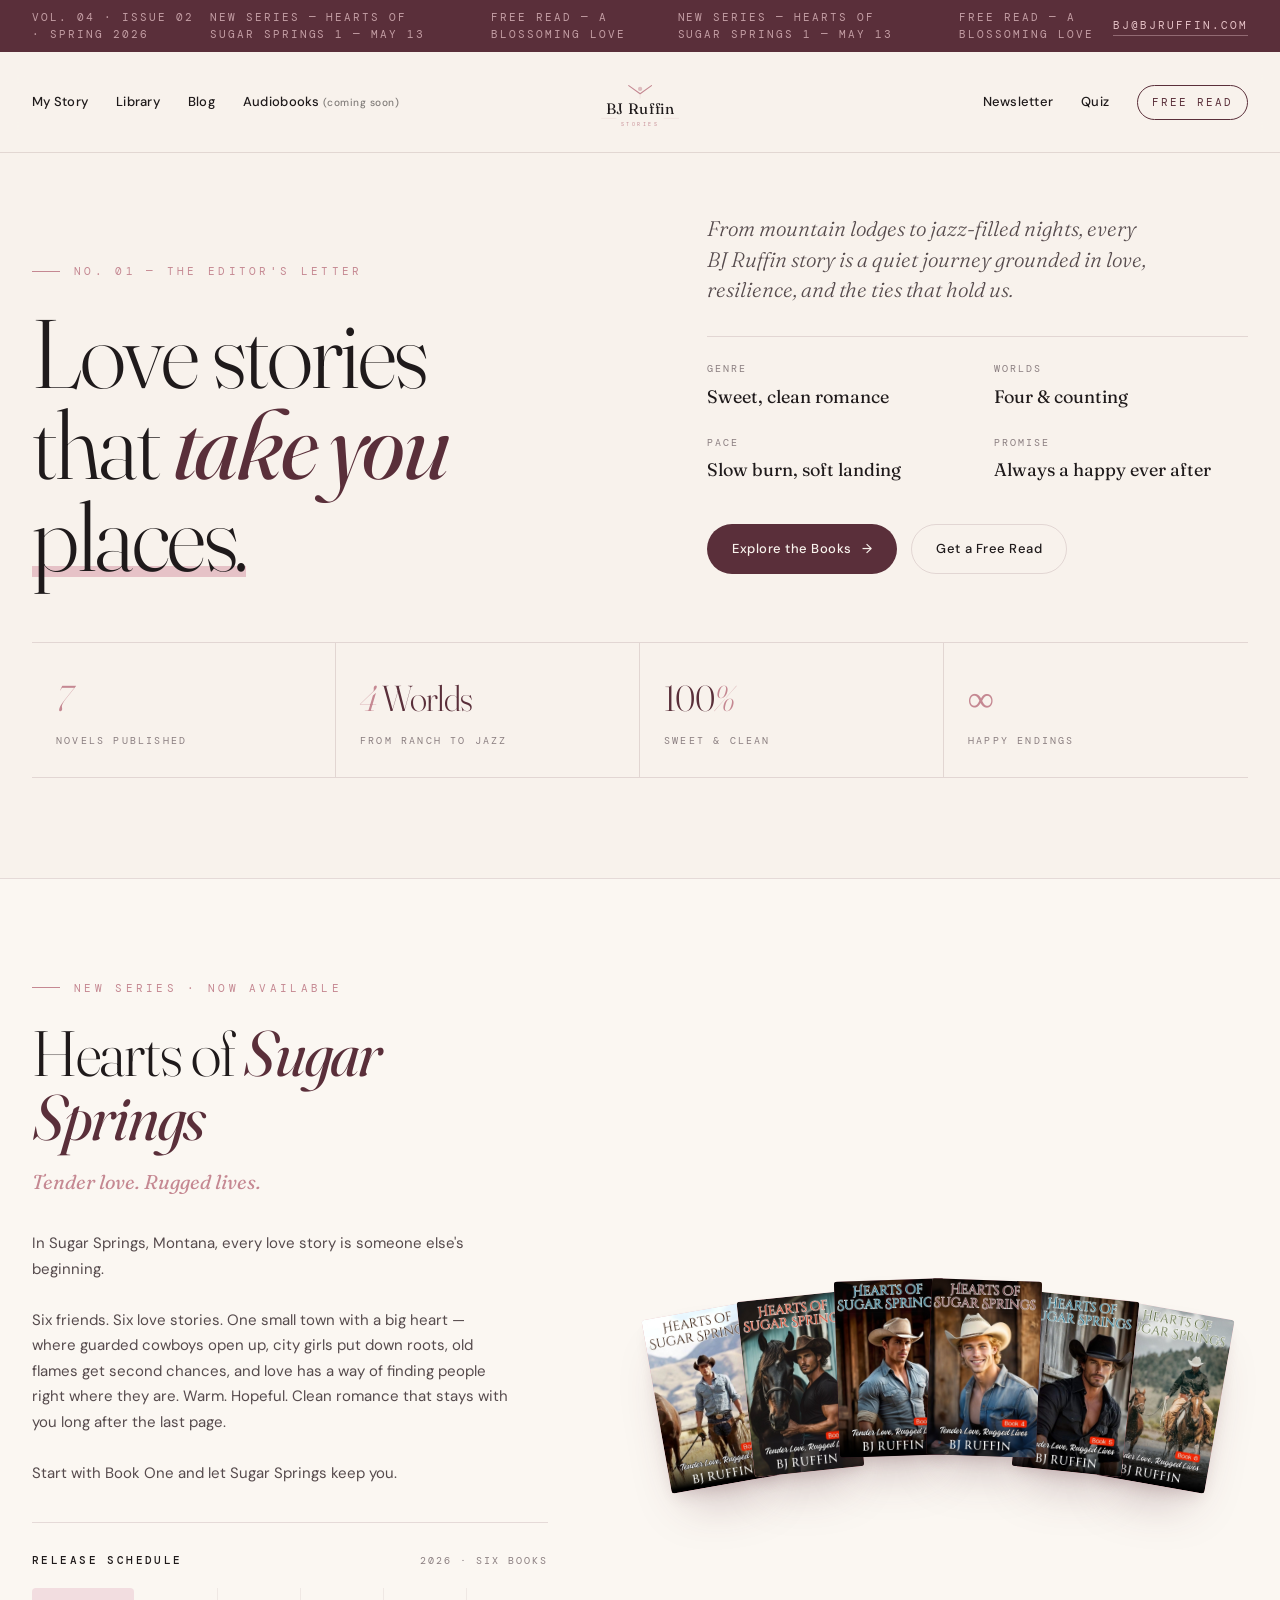
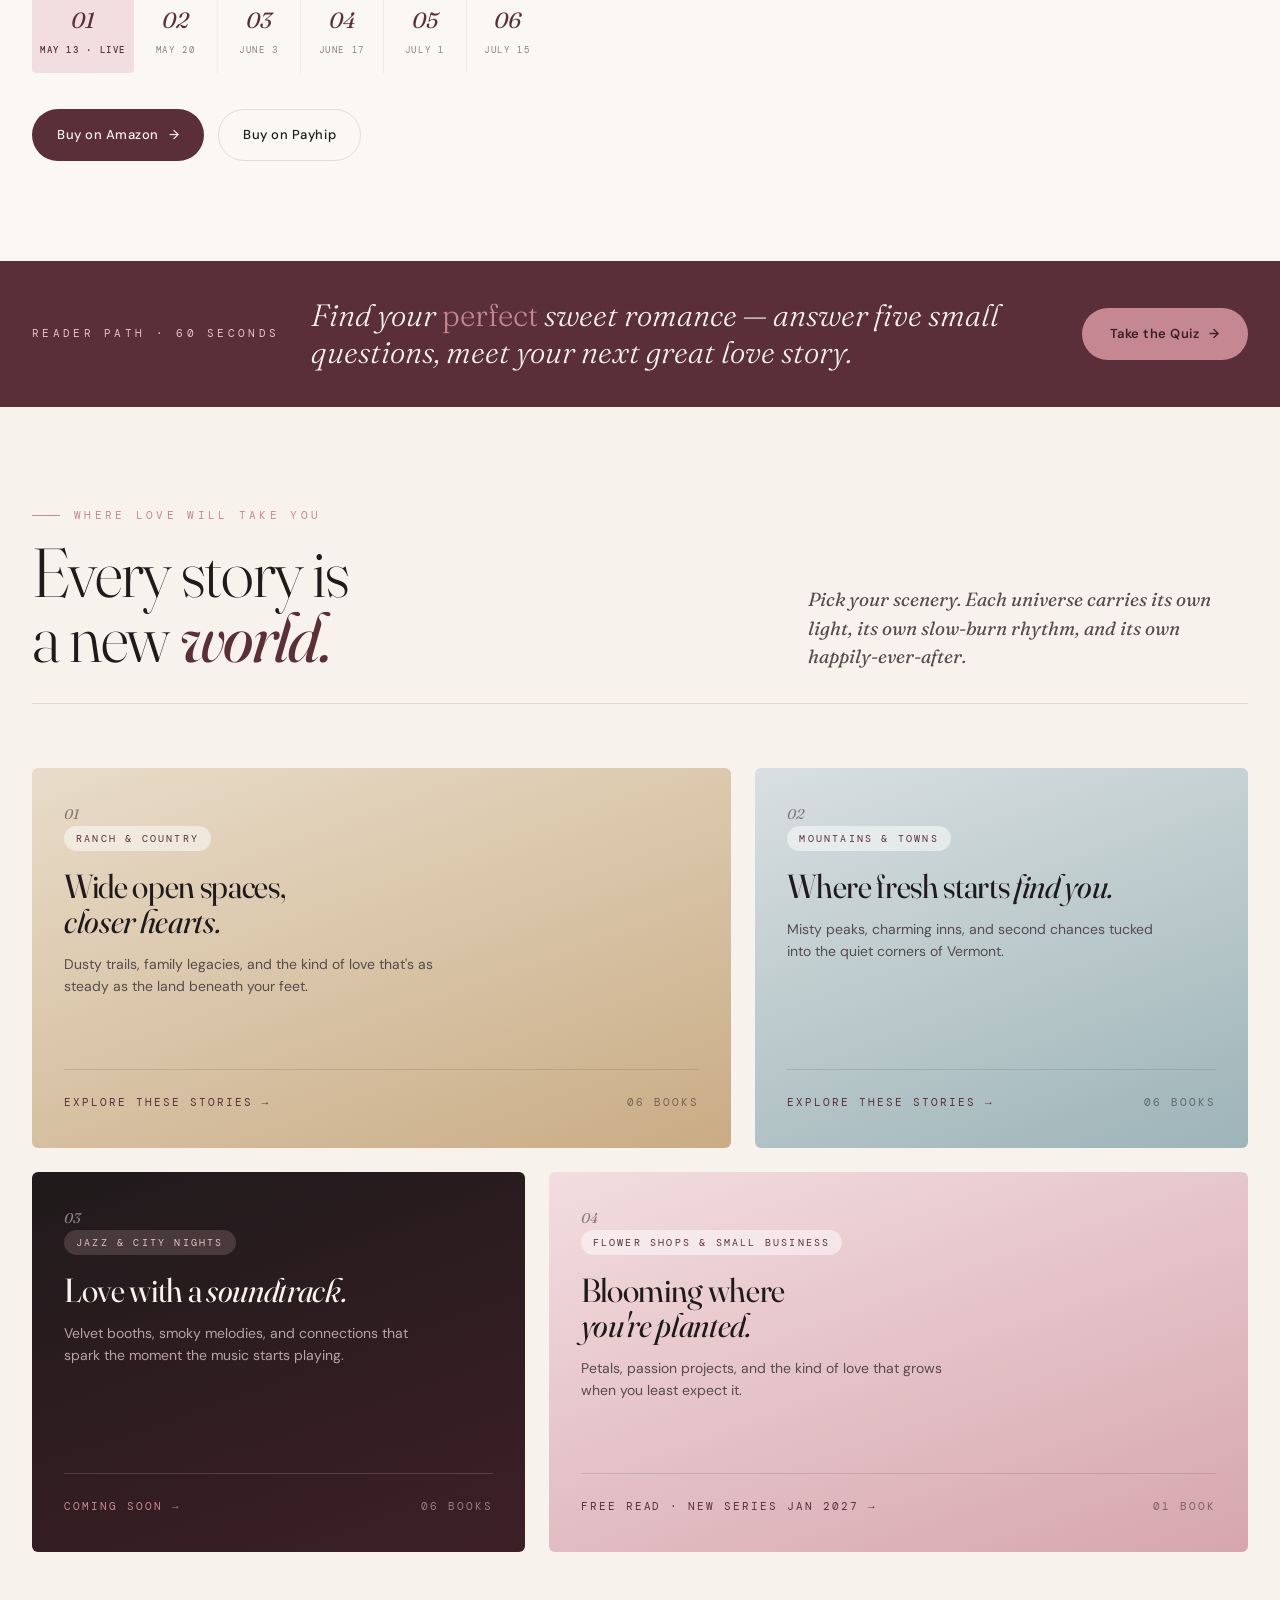
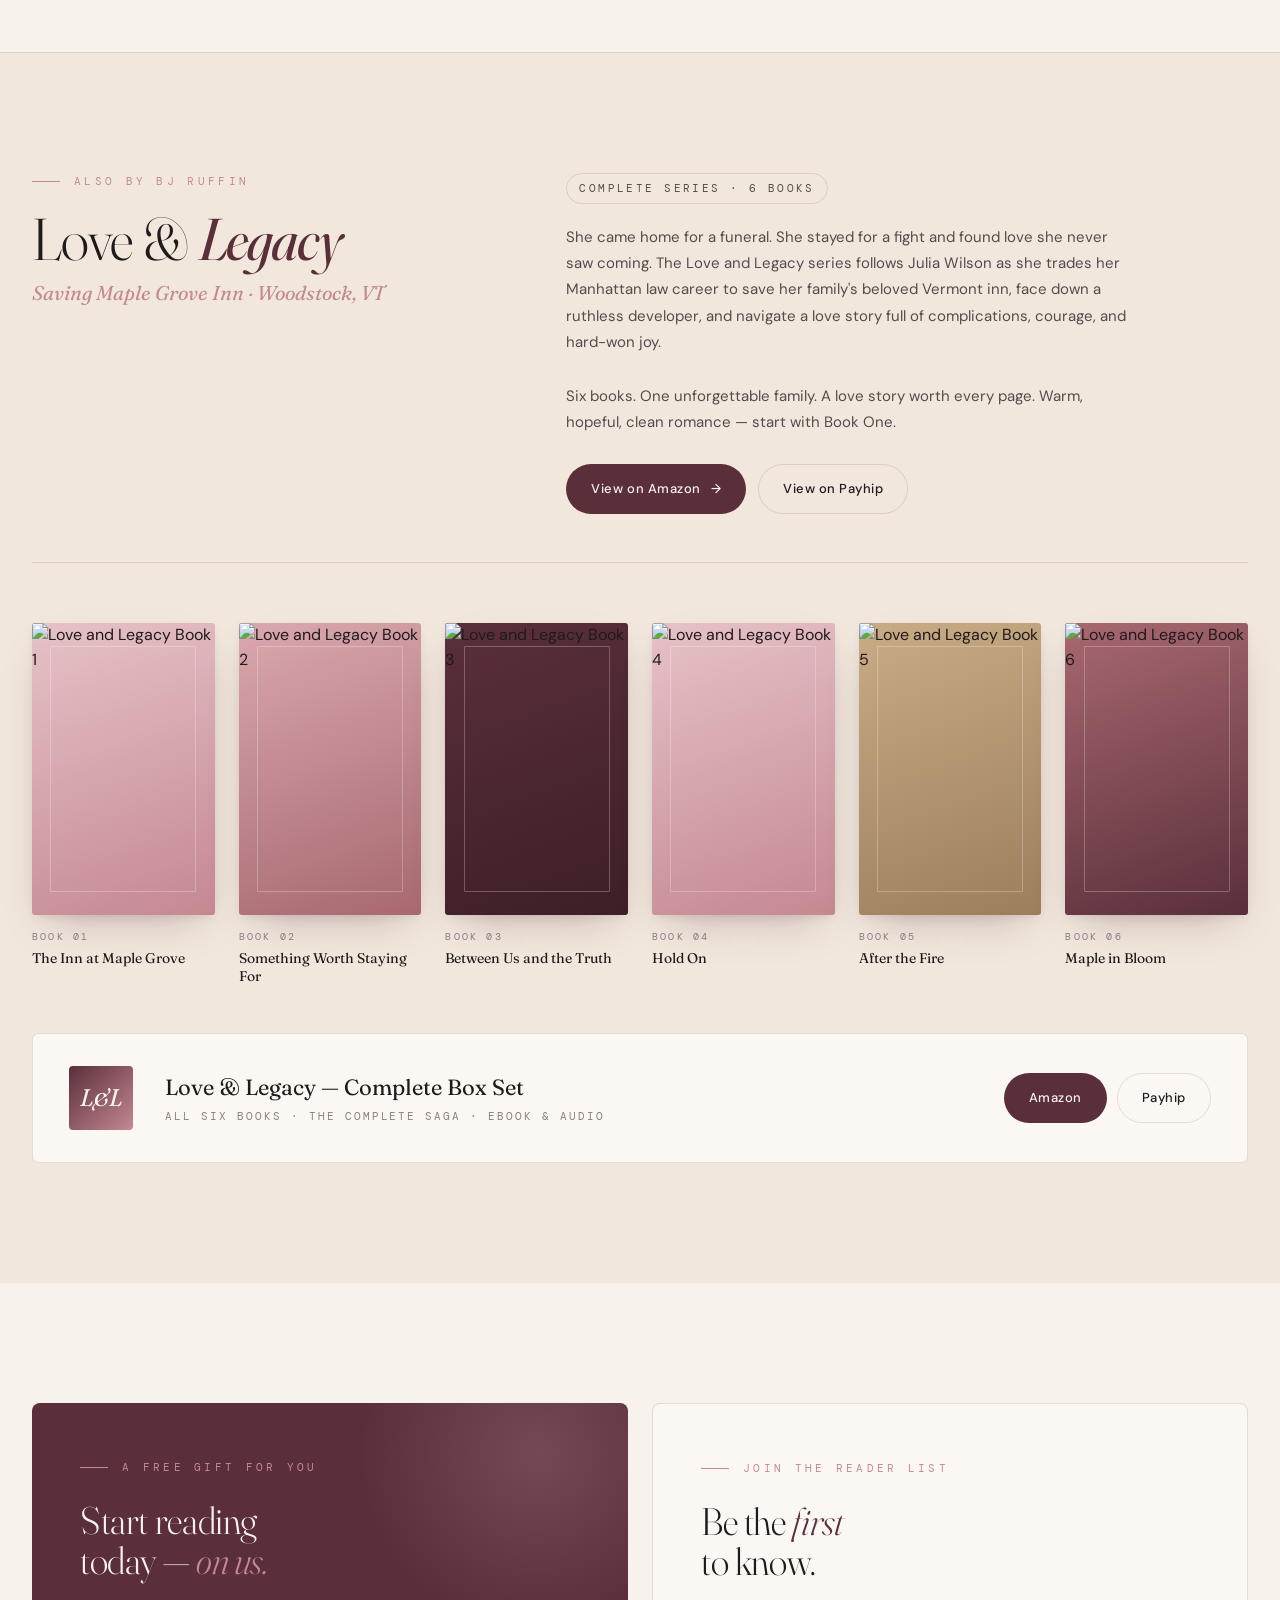
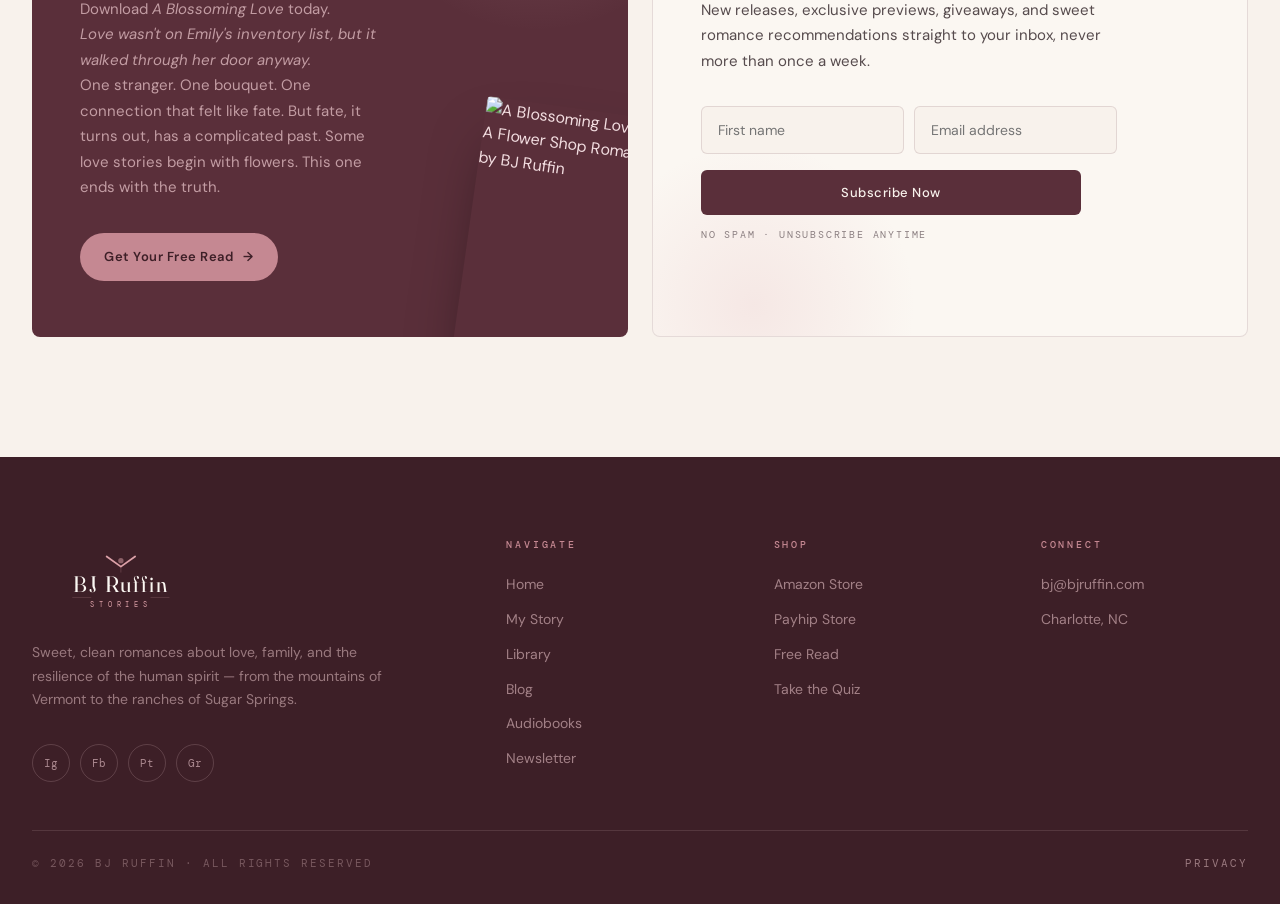
==== commit ed21a2c0: "Update index.html" ====
--- a/index.html
+++ b/index.html
@@ -1057,6 +1057,8 @@
     ml('account', '353292');
 </script>
 <!-- End MailerLite Universal -->
+<!-- Netlify Identity widget -->
+<script src="https://identity.netlify.com/v1/netlify-identity-widget.js"></script>
 </head>
 <body>
 
@@ -1064,9 +1066,9 @@
 <div class="top-strip">
   <span>VOL. 04 · ISSUE 02 · SPRING 2026</span>
   <div class="ticker"><div class="ticker-track">
-    <span>NEW SERIES — HEARTS OF SUGAR SPRINGS 1 — MAY 6</span>
+    <span>NEW SERIES — HEARTS OF SUGAR SPRINGS 1 — MAY 13</span>
     <span>FREE READ — A BLOSSOMING LOVE</span>
-    <span>NEW SERIES — HEARTS OF SUGAR SPRINGS 1 — MAY 6</span>
+    <span>NEW SERIES — HEARTS OF SUGAR SPRINGS 1 — MAY 13</span>
     <span>FREE READ — A BLOSSOMING LOVE</span>
   </div></div>
   <a href="mailto:bj@bjruffin.com">bj@bjruffin.com</a>
@@ -1176,7 +1178,7 @@
         <div class="schedule-list">
           <div class="schedule-item live">
             <div class="si-num">01</div>
-            <div class="si-when">May 6 · Live</div>
+            <div class="si-when">May 13 · Live</div>
           </div>
           <div class="schedule-item">
             <div class="si-num">02</div>
@@ -1466,5 +1468,18 @@
   document.querySelectorAll('.reveal').forEach(el => obs.observe(el));
 </script>
 
+<!-- Redirect to /admin after Netlify Identity login -->
+<script>
+  if (window.netlifyIdentity) {
+    window.netlifyIdentity.on("init", user => {
+      if (!user) {
+        window.netlifyIdentity.on("login", () => {
+          document.location.href = "/admin/";
+        });
+      }
+    });
+  }
+</script>
+
 </body>
 </html>
